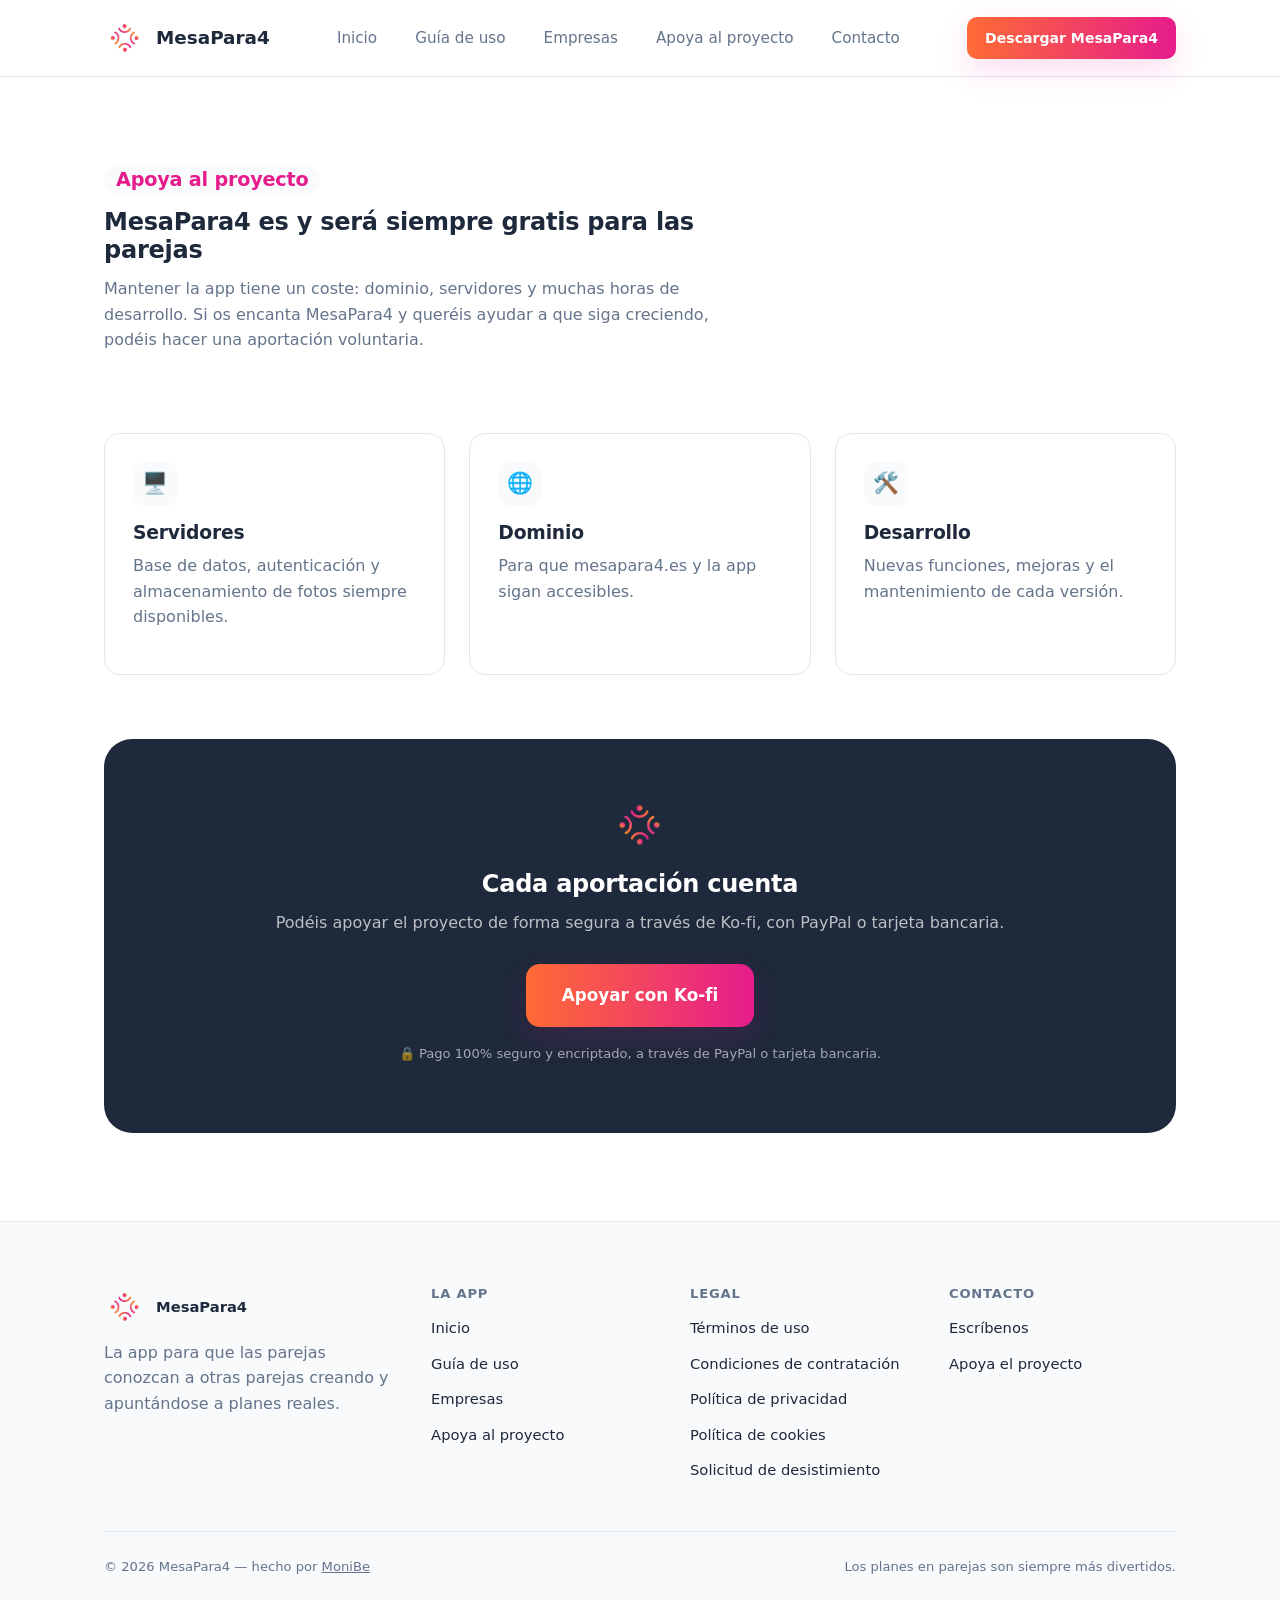
==== aportaciones.html @ 8545ed2f "Commit inicial para la web oficial de la app MesaPara3" ====
<!DOCTYPE html>
<html lang="es">
<head>
  <meta charset="UTF-8">
  <meta name="viewport" content="width=device-width, initial-scale=1.0">
  <title>Apoya al proyecto con donaciones voluntarias · MesaPara4</title>
  <meta name="description" content="MesaPara4 es gratis para las parejas. Ayudadnos a mantener servidores, dominio y desarrollo con una aportación voluntaria.">
  <link rel="stylesheet" href="css/styles.css">
  <link rel="icon" href="assets/favicon.ico">
  
</head>
<body>

  <div id="site-header"></div>

  <main>

  <section style="padding-bottom:40px;">
    <div class="container">
      <div class="section-head left reveal">
        <h1 class="badge">Apoya al proyecto</h1>
        <h2>MesaPara4 es y será siempre gratis para las parejas</h2>
        <p class="text-muted" style="max-width:60ch;">Mantener la app tiene un coste: dominio, servidores y muchas horas de desarrollo. Si os encanta MesaPara4 y queréis ayudar a que siga creciendo, podéis hacer una aportación voluntaria.</p>
      </div>
    </div>
  </section>

  <section style="padding-top:0;">
    <div class="container">
      <div class="grid-3">
        <div class="card reveal">
          <div class="icon-dot">🖥️</div>
          <h3>Servidores</h3>
          <p class="text-muted">Base de datos, autenticación y almacenamiento de fotos siempre disponibles.</p>
        </div>
        <div class="card reveal">
          <div class="icon-dot">🌐</div>
          <h3>Dominio</h3>
          <p class="text-muted">Para que mesapara4.es y la app sigan accesibles.</p>
        </div>
        <div class="card reveal">
          <div class="icon-dot">🛠️</div>
          <h3>Desarrollo</h3>
          <p class="text-muted">Nuevas funciones, mejoras y el mantenimiento de cada versión.</p>
        </div>
      </div>

      <div class="cta-band reveal" style="margin-top:64px;">
        <img src="assets/logo.webp" title="Logo MesaPara4" alt="Logo MesaPara4" class="cta-logo">
        <h2>Cada aportación cuenta</h2>
        <p>Podéis apoyar el proyecto de forma segura a través de Ko-fi, con PayPal o tarjeta bancaria.</p>
        <a 
        href="https://ko-fi.com/D3J825G0X3" 
        target="_blank"
        rel="noopener noreferrer"
        class="btn btn-gradient btn-lg" 
        style="margin-top:12px;"
        >
        Apoyar con Ko-fi
        </a>
        <p class="form-note" style="color:rgba(255,255,255,0.6);margin-top:16px;">🔒 Pago 100% seguro y encriptado, a través de PayPal o tarjeta bancaria.</p>
      </div>
    </div>
  </section>

  </main>
  
   <div id="site-footer"></div>

  <script src="/js/script.js"></script>
</body>
</html>
---- css/styles.css ----
/* =========================================================
   MesaPara4 — Sistema de diseño de la web oficial
   Basado en src/styles/theme.js de la app
   ========================================================= */

@import url('https://api.fontshare.com/v2/css?f[]=chillax@400,500,600,700&f[]=satoshi@400,500,700,900&display=swap');

:root {
  /* --- Paleta (idéntica a theme.js) --- */
  --color-primary: #FF6B35;
  --color-secondary: #E61C8C;
  --color-bg: #FFFFFF;
  --color-surface: #F8FAFC;
  --color-text: #1E293B;
  --color-text-muted: #64748B;
  --color-border: #E2E8F0;
  --color-avatar-bg: #EDF0F5;

  --gradient-brand: linear-gradient(90deg, #FF6B35 0%, #E61C8C 100%);
  --gradient-critico: linear-gradient(90deg, #E61C8C 0%, #000000 100%);
  --gradient-warm-wash: radial-gradient(circle at 15% 15%, rgba(255,107,53,0.10), transparent 45%),
                          radial-gradient(circle at 85% 25%, rgba(230,28,140,0.08), transparent 50%);

  /* --- Tipografía (marca: Chillax + Satoshi) --- */
  --font-display: 'Chillax', 'Satoshi', system-ui, sans-serif;
  --font-body: 'Satoshi', system-ui, -apple-system, sans-serif;

  /* --- Espaciado y forma --- */
  --radius-sm: 10px;
  --radius-md: 16px;
  --radius-lg: 28px;
  --radius-pill: 999px;
  --shadow-soft: 0 4px 20px rgba(30, 41, 59, 0.06);
  --shadow-lift: 0 12px 32px rgba(230, 28, 140, 0.14);
  --container: 1120px;
}

* { box-sizing: border-box; }
html { scroll-behavior: smooth; }

body {
  margin: 0;
  font-family: var(--font-body);
  color: var(--color-text);
  background: var(--color-bg);
  line-height: 1.6;
  -webkit-font-smoothing: antialiased;
}

img { max-width: 100%; display: block; }
a { color: inherit; text-decoration: none; }

h1, h2, h3, h4 {
  font-family: var(--font-display);
  font-weight: 600;
  line-height: 1.15;
  margin: 0 0 .5em;
  letter-spacing: -0.01em;
}
h1 { font-weight: 700; }

p { margin: 0 0 1em; color: var(--color-text); }
.text-muted { color: var(--color-text-muted); }

.container {
  width: 100%;
  max-width: var(--container);
  margin: 0 auto;
  padding: 0 24px;
}

section { padding: 88px 0; }
@media (max-width: 720px) { section { padding: 56px 0; } }
@media (max-width: 480px) {
  section { padding: 40px 0; }
  .container { padding: 0 18px; }
}

/* ---------- Motivo de marca: los 4 puntos de la mesa ---------- */
.mesa-mark {
  display: inline-grid;
  grid-template-columns: repeat(2, 1fr);
  gap: 6px;
  width: 22px;
  height: 22px;
}
.mesa-mark span {
  width: 100%;
  height: 100%;
  border-radius: 50%;
  background: var(--gradient-brand);
}
.mesa-mark span:nth-child(2) { background: var(--color-secondary); opacity: .85; }
.mesa-mark span:nth-child(3) { background: var(--color-primary); opacity: .85; }
.mesa-mark span:nth-child(4) { background: var(--gradient-brand); }

.mesa-divider {
  display: flex;
  gap: 10px;
  align-items: center;
  margin: 0 auto 20px;
  width: fit-content;
}
.mesa-divider span {
  width: 8px; height: 8px; border-radius: 50%;
  background: var(--color-border);
}
.mesa-divider span.on { background: var(--gradient-brand); }

.brand-logo { height: 42px; width: auto; }
.eyebrow-logo { height: 20px; width: auto; }
.cta-logo { height: 60px; width: auto; margin: 0 auto 16px; display: block; }

/* ---------- Header ---------- */
.site-header {
  position: sticky;
  top: 0;
  z-index: 50;
  background: rgba(255,255,255,0.85);
  backdrop-filter: blur(10px);
  border-bottom: 1px solid var(--color-border);
}
.site-header .container {
  display: flex;
  align-items: center;
  justify-content: space-between;
  height: 76px;
}

.site-header .brand {
  text-decoration: none;
  color: inherit;
  transition: color 0.3s ease;
}

.site-header .brand:hover {
  color: var(--color-primary);
}
.brand {
  display: flex;
  align-items: center;
  gap: 10px;
  font-family: var(--font-display);
  font-weight: 700;
  font-size: 1.15rem;
  color: var(--color-text);
}
.main-nav {
  display: flex;
  align-items: center;
  gap: 6px;
}
.main-nav a {
  padding: 10px 16px;
  border-radius: var(--radius-pill);
  font-size: .95rem;
  font-weight: 500;
  color: var(--color-text-muted);
  transition: background .18s ease, color .18s ease;
}
.main-nav a:hover, .main-nav a.active {
  background: var(--color-surface);
  color: var(--color-text);
}
.header-cta { display: flex; align-items: center; gap: 12px; }

.nav-toggle {
  display: none;
  background: none;
  border: none;
  cursor: pointer;
  padding: 8px;
}
.nav-toggle span {
  display: block;
  width: 22px;
  height: 2px;
  background: var(--color-text);
  margin: 5px 0;
  border-radius: 2px;
}

@media (max-width: 420px) {
  .header-cta .btn-gradient.btn-sm { display: none; }
}

@media (max-width: 860px) {
  .main-nav {
    position: fixed;
    top: 76px; left: 0; right: 0;
    background: var(--color-bg);
    border-bottom: 1px solid var(--color-border);
    flex-direction: column;
    align-items: stretch;
    padding: 12px;
    display: none;
    box-shadow: var(--shadow-soft);
  }
  .main-nav.open { display: flex; }
  .main-nav a { padding: 14px 16px; }
  .nav-toggle { display: block; }
}

/* ---------- Botones (estilo BotonGradiente) ---------- */
.btn {
  display: inline-flex;
  align-items: center;
  justify-content: center;
  gap: 8px;
  font-family: var(--font-body);
  font-weight: 700;
  font-size: .98rem;
  padding: 14px 28px;
  border-radius: var(--radius-sm);
  border: none;
  cursor: pointer;
  transition: transform .15s ease, box-shadow .15s ease, opacity .15s ease;
  white-space: nowrap;
}
.btn-gradient {
  background: var(--gradient-brand);
  color: #fff;
  box-shadow: var(--shadow-lift);
}
.btn-gradient:hover { transform: translateY(-2px); opacity: .95; }
.btn-critico {
  background: var(--gradient-critico);
  color: #fff;
}
.btn-outline {
  background: transparent;
  color: var(--color-text);
  border: 1.5px solid var(--color-border);
}
.btn-outline:hover { border-color: var(--color-text-muted); }
.btn-sm { padding: 10px 18px; font-size: .88rem; border-radius: var(--radius-sm); }
.btn-lg { padding: 18px 36px; font-size: 1.05rem; border-radius: 14px; }

/* ---------- Hero ---------- */
.hero {
  padding: 96px 0 72px;
  background: var(--gradient-warm-wash);
  position: relative;
  overflow: hidden;
}
.hero .container {
  display: grid;
  grid-template-columns: 1.1fr .9fr;
  gap: 56px;
  align-items: center;
}
@media (max-width: 900px) {
  .hero .container { grid-template-columns: 1fr; }
}
@media (max-width: 640px) {
  .hero { padding: 48px 0 40px; }
  .hero-actions { flex-direction: column; align-items: stretch; }
  .hero-actions .btn { width: 100%; text-align: center; }
}
.eyebrow {
  display: inline-flex;
  align-items: center;
  gap: 8px;
  background: var(--color-surface);
  border: 1px solid var(--color-border);
  padding: 6px 14px;
  border-radius: var(--radius-pill);
  font-size: .82rem;
  font-weight: 600;
  color: var(--color-text-muted);
  margin-bottom: 20px;
}
.hero h1 { font-size: clamp(2.2rem, 4.4vw, 3.4rem); }
.hero .lede { font-size: 1.15rem; color: var(--color-text-muted); max-width: 46ch; }
.hero-actions { display: flex; gap: 14px; align-items: center; margin-top: 32px; flex-wrap: wrap; }
.store-note { font-size: .82rem; color: var(--color-text-muted); }

/* Mock de teléfono (sin capturas reales todavía) */
.phone-mock {
  justify-self: center;
  width: 260px;
  max-width: 78vw;
  aspect-ratio: 260/540;
  height: auto;
  border-radius: 40px;
  background: var(--color-text);
  padding: 12px;
  box-shadow: 0 30px 60px rgba(30,41,59,0.25);
  position: relative;
}
.phone-mock .screen {
  width: 100%;
  height: 100%;
  border-radius: 28px;
  background: var(--color-bg);
  overflow: hidden;
  display: flex;
  flex-direction: column;
}
.phone-mock .screen-top {
  padding: 20px 18px 14px;
  background: var(--gradient-brand);
  color: #fff;
}
.phone-mock .screen-body { padding: 16px; display: grid; gap: 10px; }
.phone-screenshot {
  width: 100%;
  height: 100%;
  object-fit: cover;
  object-position: top center;
}
.plan-card-mock {
  background: var(--color-surface);
  border-radius: var(--radius-md);
  padding: 14px;
  border: 1px solid var(--color-border);
}
.plan-card-mock .bar { height: 8px; border-radius: 4px; background: var(--color-border); margin-bottom: 6px; }
.plan-card-mock .bar.w60 { width: 60%; }
.plan-card-mock .bar.w40 { width: 40%; background: var(--gradient-brand); height: 6px; }

/* ---------- Tarjetas / grids ---------- */
.grid-3 { display: grid; grid-template-columns: repeat(3, 1fr); gap: 24px; }
.grid-2 { display: grid; grid-template-columns: repeat(2, 1fr); gap: 24px; }
@media (max-width: 820px) { .grid-3, .grid-2 { grid-template-columns: 1fr; } }

.card {
  background: var(--color-bg);
  border: 1px solid var(--color-border);
  border-radius: var(--radius-md);
  padding: 28px;
  transition: transform .18s ease, box-shadow .18s ease;
}
.card:hover { transform: translateY(-4px); box-shadow: var(--shadow-soft); }
.card .icon-dot {
  width: 44px; height: 44px;
  border-radius: 12px;
  background: var(--color-surface);
  display: flex; align-items: center; justify-content: center;
  margin-bottom: 16px;
  font-size: 1.3rem;
}

.section-head { max-width: 640px; margin: 0 auto 48px; text-align: center; }
.section-head.left { margin: 0 0 40px; text-align: left; }

/* ---------- Pasos numerados (cómo funciona) ---------- */
.steps { display: grid; grid-template-columns: repeat(4, 1fr); gap: 20px; counter-reset: step; }
@media (max-width: 900px) { .steps { grid-template-columns: repeat(2, 1fr); } }
@media (max-width: 560px) { .steps { grid-template-columns: 1fr; } }
.step { position: relative; padding-top: 8px; }
.step .num {
  font-family: var(--font-display);
  font-weight: 700;
  font-size: 2rem;
  background: var(--gradient-brand);
  -webkit-background-clip: text;
  background-clip: text;
  color: transparent;
  margin-bottom: 8px;
  display: block;
}

/* ---------- Franja CTA ---------- */
.cta-band {
  background: var(--color-text);
  color: #fff;
  border-radius: var(--radius-lg);
  padding: 56px;
  text-align: center;
}
.cta-band h2 { color: #fff; }
.cta-band p { color: rgba(255,255,255,0.7); }
@media (max-width: 640px) {
  .cta-band { padding: 36px 24px; border-radius: var(--radius-md); }
  .btn-lg { width: 100%; padding: 16px 24px; font-size: 1rem; }
}

/* ---------- Formularios ---------- */
.field { margin-bottom: 20px; }
.field label {
  display: block;
  font-weight: 700;
  font-size: .88rem;
  margin-bottom: 6px;
}
.field input,
.field select,
.field textarea {
  width: 100%;
  font-family: var(--font-body);
  font-size: 1rem;
  padding: 13px 16px;
  border-radius: var(--radius-sm);
  border: 1.5px solid var(--color-border);
  background: var(--color-surface);
  color: var(--color-text);
}
.field input:focus,
.field select:focus,
.field textarea:focus {
  outline: none;
  border-color: var(--color-primary);
  background: #fff;
}
.field textarea { resize: vertical; min-height: 140px; }
.checkbox-field { display: flex; gap: 10px; align-items: flex-start; margin-bottom: 24px; }
.checkbox-field input { width: 18px; height: 18px; margin-top: 3px; flex: none; }
.checkbox-field label { font-weight: 400; font-size: .9rem; color: var(--color-text-muted); }
.form-note { font-size: .82rem; color: var(--color-text-muted); margin-top: 10px; }
.form-honeypot { position: absolute; left: -9999px; width: 1px; height: 1px; overflow: hidden; }
.form-success, .form-error {
  padding: 16px 18px;
  border-radius: var(--radius-sm);
  font-weight: 600;
  margin-bottom: 20px;
  display: none;
}
.form-success { background: #ECFDF5; color: #047857; }
.form-error { background: #FEF2F2; color: #B91C1C; }

/* ---------- Guía de uso: mock de pantallas ---------- */
.screen-guide {
  display: flex;
  align-items: flex-start;
  justify-content: center;
  gap: 40px;
  max-width: 620px;
  margin: 0 auto 56px;
}
.screen-guide-text { max-width: 320px; padding-top: 4px; }
@media (max-width: 780px) {
  .screen-guide { flex-direction: column !important; align-items: center; text-align: center; gap: 20px; }
  .screen-guide-text { max-width: 100%; text-align: left; }
}
.screen-frame {
  width: 200px;
  height: 400px;
  flex: none;
  margin: 0 auto;
  border-radius: 28px;
  background: var(--color-text);
  padding: 10px;
}
.screen-frame .inner {
  width: 100%; height: 100%;
  border-radius: 20px;
  background: var(--color-surface);
  display: flex; align-items: center; justify-content: center;
  color: var(--color-text-muted);
  font-size: .8rem;
  text-align: center;
  padding: 12px;
}
@media (max-width: 480px) {
  .screen-frame { width: 160px; height: 320px; }
}

/* ---------- Empresas: lista de sectores ---------- */
.chip-row { display: flex; flex-wrap: wrap; gap: 10px; margin: 24px 0; }
.chip {
  padding: 8px 16px;
  border-radius: var(--radius-pill);
  background: var(--color-surface);
  border: 1px solid var(--color-border);
  font-size: .88rem;
  font-weight: 500;
}

/* ---------- Insignias ---------- */
.badge-icon {
  width: 64px;
  height: 64px;
  border-radius: 50%;
  display: flex;
  align-items: center;
  justify-content: center;
  font-size: 1.6rem;
  margin-bottom: 16px;
}
.badge-icon.lvl-1 { background: linear-gradient(135deg, #5EEAD4, #2DD4BF); color: #1E293B; }
.badge-icon.lvl-2 { background: linear-gradient(135deg, #FBBF24, #FB923C); color: #1E293B; }
.badge-icon.lvl-3 { background: var(--gradient-brand); color: #fff; }

.badge-card { text-align: left; }
.badge-levels { display: flex; gap: 8px; margin-top: 14px; }
.badge-pip { width: 22px; height: 6px; border-radius: 999px; }
.badge-pip.lvl-1 { background: linear-gradient(90deg, #5EEAD4, #2DD4BF); }
.badge-pip.lvl-2 { background: linear-gradient(90deg, #FBBF24, #FB923C); }
.badge-pip.lvl-3 { background: var(--gradient-brand); }

/* ---------- Legal ---------- */
.legal-content h2 { margin-top: 2em; font-size: 1.3rem; }
.legal-content h3 { font-size: 1.05rem; margin-top: 1.6em; }
.legal-content { max-width: 760px; }
.legal-content ul { padding-left: 1.3em; }
.legal-updated { color: var(--color-text-muted); font-size: .88rem; margin-bottom: 40px; }

/* ---------- Footer ---------- */
.site-footer {
  background: var(--color-surface);
  border-top: 1px solid var(--color-border);
  padding: 64px 0 32px;
}
.footer-grid {
  display: grid;
  grid-template-columns: 1.3fr 1fr 1fr 1fr;
  gap: 32px;
  margin-bottom: 48px;
}
@media (max-width: 780px) { .footer-grid { grid-template-columns: 1fr 1fr; } }
@media (max-width: 480px) { .footer-grid { grid-template-columns: 1fr; gap: 28px; } }
.footer-title {
  font-family: var(--font-display);
  font-weight: 600;
  line-height: 1.15;
  font-size: .82rem;
  text-transform: uppercase;
  letter-spacing: .06em;
  color: var(--color-text-muted);
  margin: 0 0 14px;
}
.footer-grid ul { list-style: none; padding: 0; margin: 0; display: grid; gap: 10px; }
.footer-grid a { color: var(--color-text); font-size: .92rem; }
.footer-grid a:hover { color: var(--color-primary); }
.footer-bottom {
  border-top: 1px solid var(--color-border);
  padding-top: 24px;
  display: flex;
  justify-content: space-between;
  flex-wrap: wrap;
  gap: 12px;
  font-size: .82rem;
  color: var(--color-text-muted);
}
.footer-bottom a {
  text-decoration: underline;
}

/* ---------- Botón "volver arriba" ---------- */
.back-to-top {
  position: fixed;
  right: 24px;
  bottom: 24px;
  width: 48px;
  height: 48px;
  border-radius: 50%;
  border: none;
  background: var(--gradient-brand);
  color: #fff;
  display: flex;
  align-items: center;
  justify-content: center;
  cursor: pointer;
  box-shadow: var(--shadow-lift);
  opacity: 0;
  visibility: hidden;
  transform: translateY(12px);
  transition: opacity .25s ease, transform .25s ease, visibility .25s;
  z-index: 60;
}
.back-to-top.show {
  opacity: 1;
  visibility: visible;
  transform: translateY(0);
}
.back-to-top:hover { transform: translateY(-2px); opacity: .95; }

@media (max-width: 720px) {
  .back-to-top { right: 16px; bottom: 16px; width: 44px; height: 44px; }
}
@media (prefers-reduced-motion: reduce) {
  .back-to-top { transition: opacity .15s ease; }
}

/* ---------- Utilidades ---------- */
.badge {
  display: inline-block;
  padding: 4px 12px;
  border-radius: var(--radius-pill);
  background: var(--color-surface);
  font-size: 1.2rem;
  font-weight: 700;
  color: var(--color-secondary);
  margin-bottom: 14px;
}
.reveal { opacity: 0; transform: translateY(16px); transition: opacity .6s ease, transform .6s ease; }
.reveal.in { opacity: 1; transform: translateY(0); }
@media (prefers-reduced-motion: reduce) {
  .reveal { opacity: 1; transform: none; transition: none; }
}
/* Subraya los enlaces dentro de párrafos, etiquetas y tarjetas */
.card p a,
.checkbox-field label a {
  text-decoration: underline;
}
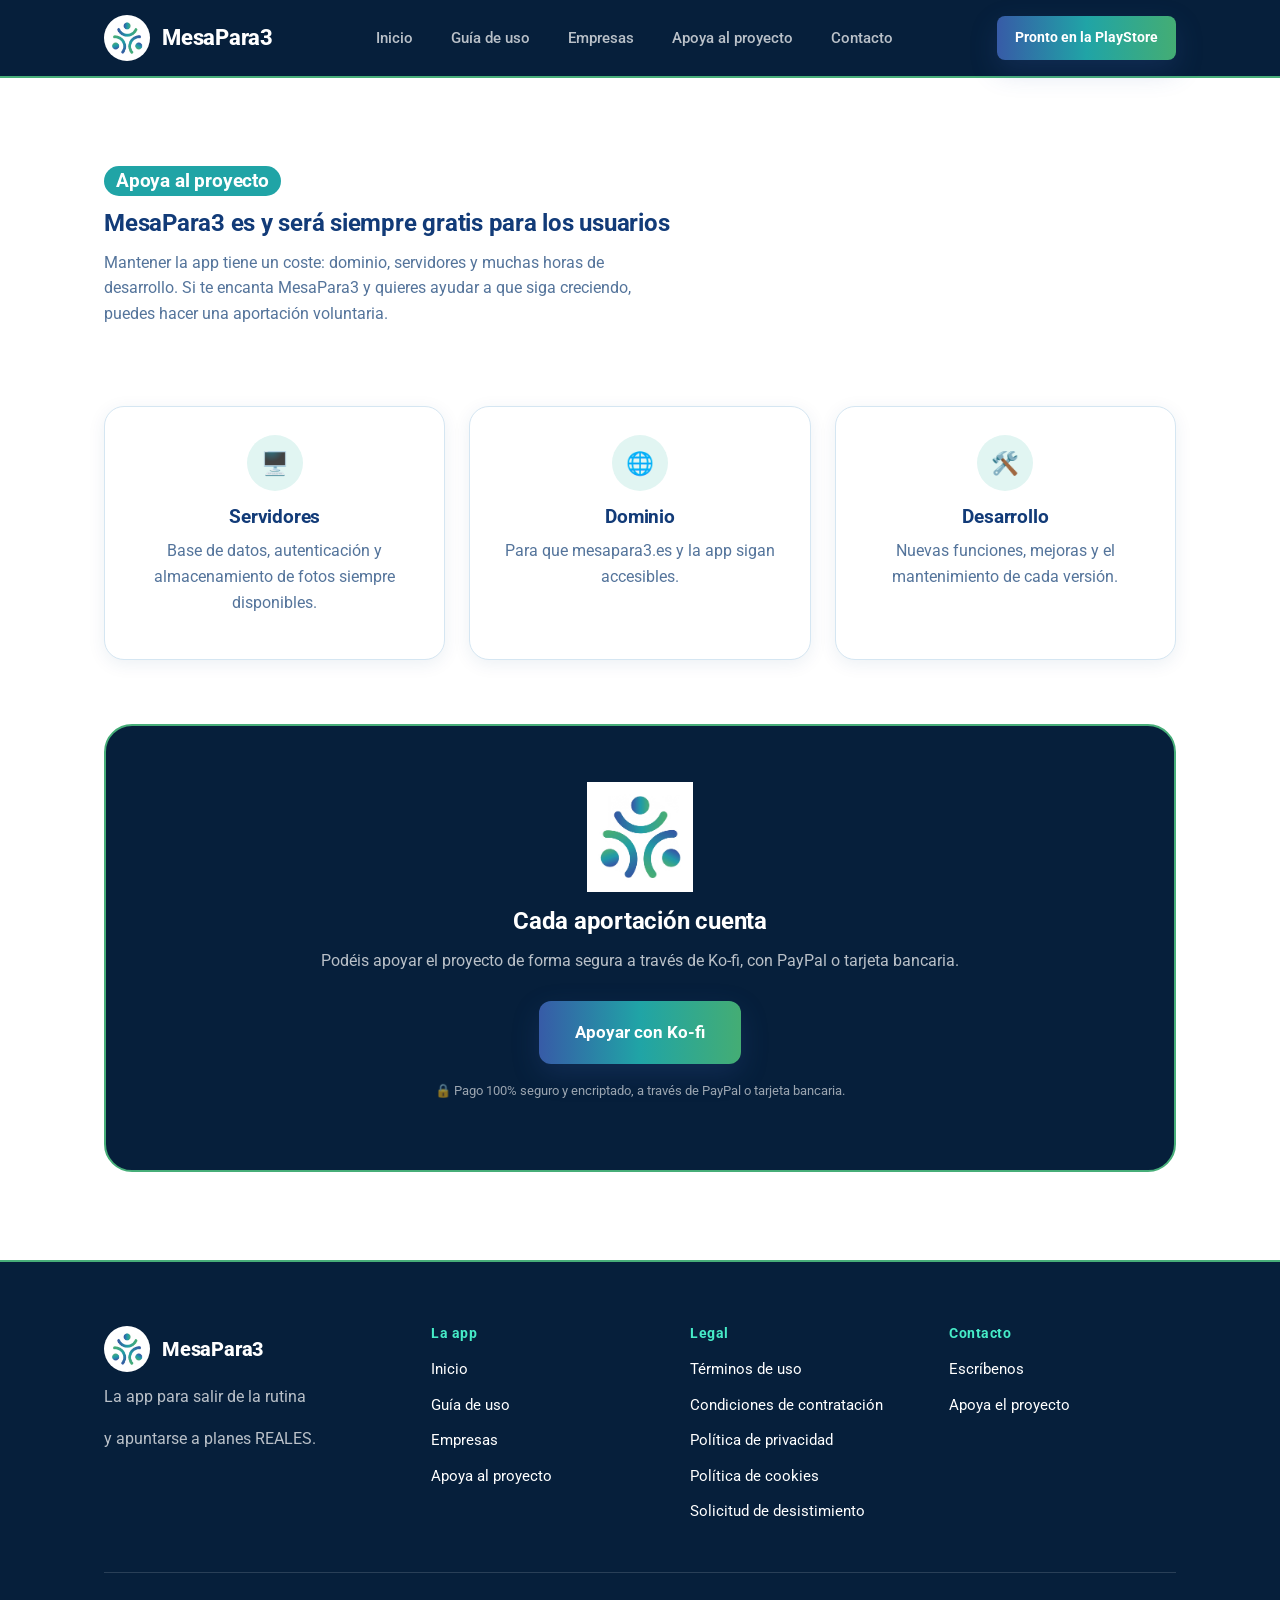
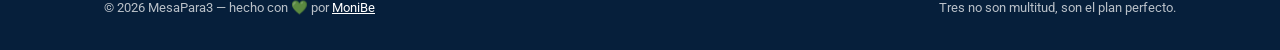
==== commit 306a8355: "Cambiado todo el front para que refleje MP3" ====
--- a/aportaciones.html
+++ b/aportaciones.html
@@ -3,8 +3,8 @@
 <head>
   <meta charset="UTF-8">
   <meta name="viewport" content="width=device-width, initial-scale=1.0">
-  <title>Apoya al proyecto con donaciones voluntarias · MesaPara4</title>
-  <meta name="description" content="MesaPara4 es gratis para las parejas. Ayudadnos a mantener servidores, dominio y desarrollo con una aportación voluntaria.">
+  <title>Apoya al proyecto con donaciones voluntarias · MesaPara3</title>
+  <meta name="description" content="MesaPara3 es gratis para los usuarios. Ayudadnos a mantener servidores, dominio y desarrollo con una aportación voluntaria.">
   <link rel="stylesheet" href="css/styles.css">
   <link rel="icon" href="assets/favicon.ico">
   
@@ -19,8 +19,8 @@
     <div class="container">
       <div class="section-head left reveal">
         <h1 class="badge">Apoya al proyecto</h1>
-        <h2>MesaPara4 es y será siempre gratis para las parejas</h2>
-        <p class="text-muted" style="max-width:60ch;">Mantener la app tiene un coste: dominio, servidores y muchas horas de desarrollo. Si os encanta MesaPara4 y queréis ayudar a que siga creciendo, podéis hacer una aportación voluntaria.</p>
+        <h2>MesaPara3 es y será siempre gratis para los usuarios</h2>
+        <p class="text-muted" style="max-width:60ch;">Mantener la app tiene un coste: dominio, servidores y muchas horas de desarrollo. Si te encanta MesaPara3 y quieres ayudar a que siga creciendo, puedes hacer una aportación voluntaria.</p>
       </div>
     </div>
   </section>
@@ -36,7 +36,7 @@
         <div class="card reveal">
           <div class="icon-dot">🌐</div>
           <h3>Dominio</h3>
-          <p class="text-muted">Para que mesapara4.es y la app sigan accesibles.</p>
+          <p class="text-muted">Para que mesapara3.es y la app sigan accesibles.</p>
         </div>
         <div class="card reveal">
           <div class="icon-dot">🛠️</div>
--- a/css/styles.css
+++ b/css/styles.css
@@ -1,38 +1,49 @@
 /* =========================================================
-   MesaPara4 — Sistema de diseño de la web oficial
-   Basado en src/styles/theme.js de la app
+   MesaPara3 — Sistema de diseño de la web oficial
+   Basado en src/styles/theme.js de la app MesaPara3
+   (cabecera y pie azul marino, degradado azul → turquesa → verde)
    ========================================================= */
 
-@import url('https://api.fontshare.com/v2/css?f[]=chillax@400,500,600,700&f[]=satoshi@400,500,700,900&display=swap');
+@import url('https://fonts.googleapis.com/css2?family=Roboto:wght@400;500;700;800&display=swap');
 
 :root {
   /* --- Paleta (idéntica a theme.js) --- */
-  --color-primary: #FF6B35;
-  --color-secondary: #E61C8C;
+  --color-primary: #20A4A6;        /* turquesa */
+  --color-secondary: #375BA7;      /* azul corporativo */
   --color-bg: #FFFFFF;
-  --color-surface: #F8FAFC;
-  --color-text: #1E293B;
-  --color-text-muted: #64748B;
-  --color-border: #E2E8F0;
-  --color-avatar-bg: #EDF0F5;
-
-  --gradient-brand: linear-gradient(90deg, #FF6B35 0%, #E61C8C 100%);
-  --gradient-critico: linear-gradient(90deg, #E61C8C 0%, #000000 100%);
-  --gradient-warm-wash: radial-gradient(circle at 15% 15%, rgba(255,107,53,0.10), transparent 45%),
-                          radial-gradient(circle at 85% 25%, rgba(230,28,140,0.08), transparent 50%);
-
-  /* --- Tipografía (marca: Chillax + Satoshi) --- */
-  --font-display: 'Chillax', 'Satoshi', system-ui, sans-serif;
-  --font-body: 'Satoshi', system-ui, -apple-system, sans-serif;
+  --color-surface: #F8FAFC;        /* blanco azulado */
+  --color-text: #123B78;           /* azul intenso */
+  --color-text-muted: #54749B;     /* azul suave */
+  --color-border: #D5E6F2;
+  --color-avatar-bg: #E1F5F2;      /* verde agua muy suave */
+
+  --color-bar: #061F3B;            /* barras oscuras (header / footer) */
+  --color-on-bar: #FFFFFF;
+  --color-on-bar-muted: rgba(255, 255, 255, 0.72);
+  --color-azulito: #40D5F1;
+  --color-verde: #47AE79;
+  --color-turquesaclaro: #46ebc7;
+
+  --gradient-brand: linear-gradient(90deg, #375BA7 0%, #20A4A6 50%, #44AD74 100%);
+  --gradient-critico: linear-gradient(90deg, #375BA7 0%, #1E293B 100%);
+  --gradient-disabled: linear-gradient(90deg, #CCCCCC 0%, #AFAFAF 100%);
+  --gradient-wash: radial-gradient(circle at 15% 15%, rgba(32,164,166,0.10), transparent 65%),
+                   radial-gradient(circle at 85% 25%, rgba(55,91,167,0.09), transparent 60%);
+
+  /* --- Tipografía (la de la app: Roboto) --- */
+  --font-display: 'Roboto', system-ui, -apple-system, sans-serif;
+  --font-body: 'Roboto', system-ui, -apple-system, sans-serif;
 
   /* --- Espaciado y forma --- */
-  --radius-sm: 10px;
-  --radius-md: 16px;
+  --radius-sm: 8px;                /* igual que BotonGradiente */
+  --radius-md: 20px;
   --radius-lg: 28px;
   --radius-pill: 999px;
-  --shadow-soft: 0 4px 20px rgba(30, 41, 59, 0.06);
-  --shadow-lift: 0 12px 32px rgba(230, 28, 140, 0.14);
+  --shadow-soft: 0 4px 18px rgba(18, 59, 120, 0.08);
+  --shadow-lift: 0 10px 28px rgba(55, 91, 167, 0.22);
+  --shadow-bar: 0 8px 24px rgba(6, 31, 59, 0.35);
   --container: 1120px;
+  --header-h: 76px;
 }
 
 * { box-sizing: border-box; }
@@ -52,15 +63,30 @@
 
 h1, h2, h3, h4 {
   font-family: var(--font-display);
-  font-weight: 600;
+  font-weight: 700;
   line-height: 1.15;
   margin: 0 0 .5em;
   letter-spacing: -0.01em;
-}
-h1 { font-weight: 700; }
+  color: var(--color-text);
+}
+h1 { font-weight: 800; }
 
 p { margin: 0 0 1em; color: var(--color-text); }
 .text-muted { color: var(--color-text-muted); }
+
+/* Texto con degradado de marca (como "buen plan." en la app) */
+.text-gradient {
+  background: var(--gradient-brand);
+  -webkit-background-clip: text;
+  background-clip: text;
+  color: transparent;
+}
+
+/* Foco visible para teclado */
+:focus-visible {
+  outline: 3px solid var(--color-azulito);
+  outline-offset: 2px;
+}
 
 .container {
   width: 100%;
@@ -76,23 +102,22 @@
   .container { padding: 0 18px; }
 }
 
-/* ---------- Motivo de marca: los 4 puntos de la mesa ---------- */
+/* ---------- Motivo de marca: los 3 puntos de la mesa ---------- */
 .mesa-mark {
-  display: inline-grid;
-  grid-template-columns: repeat(2, 1fr);
-  gap: 6px;
-  width: 22px;
+  display: inline-flex;
+  align-items: center;
+  gap: 5px;
   height: 22px;
 }
 .mesa-mark span {
-  width: 100%;
-  height: 100%;
+  width: 10px;
+  height: 10px;
   border-radius: 50%;
-  background: var(--gradient-brand);
-}
-.mesa-mark span:nth-child(2) { background: var(--color-secondary); opacity: .85; }
-.mesa-mark span:nth-child(3) { background: var(--color-primary); opacity: .85; }
-.mesa-mark span:nth-child(4) { background: var(--gradient-brand); }
+  background: var(--color-secondary);
+}
+.mesa-mark span:nth-child(2) { background: var(--color-primary); }
+.mesa-mark span:nth-child(3) { background: var(--color-verde); }
+.mesa-mark span:nth-child(n+4) { display: none; } /* por si el HTML aún trae 4 puntos */
 
 .mesa-divider {
   display: flex;
@@ -107,44 +132,49 @@
 }
 .mesa-divider span.on { background: var(--gradient-brand); }
 
-.brand-logo { height: 42px; width: auto; }
+.brand-logo {
+  height: 46px;
+  width: 46px;
+  object-fit: contain;
+  border-radius: 50%;
+  background: #fff;           /* el logo va sobre círculo blanco, como en la app */
+  padding: 2px;
+}
 .eyebrow-logo { height: 20px; width: auto; }
-.cta-logo { height: 60px; width: auto; margin: 0 auto 16px; display: block; }
-
-/* ---------- Header ---------- */
+.cta-logo { height: 110px; width: auto; margin: 0 auto 16px; display: block; }
+
+/* ---------- Header (barra azul marino, como la cabecera de la app) ---------- */
 .site-header {
   position: sticky;
   top: 0;
   z-index: 50;
-  background: rgba(255,255,255,0.85);
-  backdrop-filter: blur(10px);
-  border-bottom: 1px solid var(--color-border);
+  background: var(--color-bar);
+  color: var(--color-on-bar);
+  border-bottom: 2px solid var(--color-verde);
 }
 .site-header .container {
   display: flex;
   align-items: center;
   justify-content: space-between;
-  height: 76px;
-}
-
-.site-header .brand {
+  height: var(--header-h);
+}
+
+.brand {
+  display: flex;
+  align-items: center;
+  gap: 12px;
+  font-family: var(--font-display);
+  font-weight: 800;
+  font-size: 1.4rem;
+  letter-spacing: -0.01em;
+  color: var(--color-on-bar);
   text-decoration: none;
-  color: inherit;
-  transition: color 0.3s ease;
-}
-
-.site-header .brand:hover {
-  color: var(--color-primary);
-}
-.brand {
-  display: flex;
-  align-items: center;
-  gap: 10px;
-  font-family: var(--font-display);
-  font-weight: 700;
-  font-size: 1.15rem;
-  color: var(--color-text);
-}
+  transition: opacity .2s ease;
+}
+.site-header .brand:hover { opacity: .85; }
+.brand .num,
+.brand-3 { color: var(--color-verde); }  /* el "3" en verde, como en la app */
+
 .main-nav {
   display: flex;
   align-items: center;
@@ -155,12 +185,13 @@
   border-radius: var(--radius-pill);
   font-size: .95rem;
   font-weight: 500;
-  color: var(--color-text-muted);
+  color: var(--color-on-bar-muted);
   transition: background .18s ease, color .18s ease;
 }
-.main-nav a:hover, .main-nav a.active {
-  background: var(--color-surface);
-  color: var(--color-text);
+.main-nav a:hover,
+.main-nav a.active {
+  background: rgba(255, 255, 255, 0.10);
+  color: var(--color-on-bar);
 }
 .header-cta { display: flex; align-items: center; gap: 12px; }
 
@@ -175,7 +206,7 @@
   display: block;
   width: 22px;
   height: 2px;
-  background: var(--color-text);
+  background: var(--color-on-bar);
   margin: 5px 0;
   border-radius: 2px;
 }
@@ -187,14 +218,14 @@
 @media (max-width: 860px) {
   .main-nav {
     position: fixed;
-    top: 76px; left: 0; right: 0;
-    background: var(--color-bg);
-    border-bottom: 1px solid var(--color-border);
+    top: var(--header-h); left: 0; right: 0;
+    background: var(--color-bar);
+    border-bottom: 2px solid var(--color-verde);
     flex-direction: column;
     align-items: stretch;
     padding: 12px;
     display: none;
-    box-shadow: var(--shadow-soft);
+    box-shadow: var(--shadow-bar);
   }
   .main-nav.open { display: flex; }
   .main-nav a { padding: 14px 16px; }
@@ -209,7 +240,8 @@
   gap: 8px;
   font-family: var(--font-body);
   font-weight: 700;
-  font-size: .98rem;
+  font-size: 1rem;
+  min-height: 50px;
   padding: 14px 28px;
   border-radius: var(--radius-sm);
   border: none;
@@ -222,7 +254,8 @@
   color: #fff;
   box-shadow: var(--shadow-lift);
 }
-.btn-gradient:hover { transform: translateY(-2px); opacity: .95; }
+.btn-gradient:hover { transform: translateY(-2px); opacity: .92; }
+.btn-gradient:active { opacity: .85; transform: none; }  /* como buttonPressed */
 .btn-critico {
   background: var(--gradient-critico);
   color: #fff;
@@ -232,28 +265,43 @@
   color: var(--color-text);
   border: 1.5px solid var(--color-border);
 }
-.btn-outline:hover { border-color: var(--color-text-muted); }
-.btn-sm { padding: 10px 18px; font-size: .88rem; border-radius: var(--radius-sm); }
-.btn-lg { padding: 18px 36px; font-size: 1.05rem; border-radius: 14px; }
+.btn-outline:hover { border-color: var(--color-primary); color: var(--color-secondary); }
+/* Estado deshabilitado: degradado gris pálido */
+.btn[disabled],
+.btn.is-disabled {
+  background: var(--gradient-disabled);
+  color: #fff;
+  box-shadow: none;
+  cursor: not-allowed;
+  opacity: 1;
+  transform: none;
+}
+.btn-sm { padding: 10px 18px; min-height: 42px; font-size: .9rem; border-radius: var(--radius-sm); }
+.btn-lg { padding: 18px 36px; font-size: 1.05rem; border-radius: 12px; }
 
 /* ---------- Hero ---------- */
 .hero {
-  padding: 96px 0 72px;
-  background: var(--gradient-warm-wash);
+  padding: 72px 0 64px;
+  background: var(--color-surface);
   position: relative;
   overflow: hidden;
 }
+/* Panel redondeado claro, como la tarjeta del titular en la app */
 .hero .container {
   display: grid;
   grid-template-columns: 1.1fr .9fr;
   gap: 56px;
   align-items: center;
+  background: var(--color-surface);
+  border-radius: var(--radius-lg);
+  padding: 56px 48px;
 }
 @media (max-width: 900px) {
-  .hero .container { grid-template-columns: 1fr; }
+  .hero .container { grid-template-columns: 1fr; padding: 40px 28px; }
 }
 @media (max-width: 640px) {
-  .hero { padding: 48px 0 40px; }
+  .hero { padding: 32px 0 32px; }
+  .hero .container { padding: 32px 20px; gap: 36px; }
   .hero-actions { flex-direction: column; align-items: stretch; }
   .hero-actions .btn { width: 100%; text-align: center; }
 }
@@ -261,12 +309,12 @@
   display: inline-flex;
   align-items: center;
   gap: 8px;
-  background: var(--color-surface);
+  background: var(--color-bg);
   border: 1px solid var(--color-border);
   padding: 6px 14px;
   border-radius: var(--radius-pill);
   font-size: .82rem;
-  font-weight: 600;
+  font-weight: 500;
   color: var(--color-text-muted);
   margin-bottom: 20px;
 }
@@ -283,9 +331,9 @@
   aspect-ratio: 260/540;
   height: auto;
   border-radius: 40px;
-  background: var(--color-text);
+  background: var(--color-bar);
   padding: 12px;
-  box-shadow: 0 30px 60px rgba(30,41,59,0.25);
+  box-shadow: 0 30px 60px rgba(6, 31, 59, 0.30);
   position: relative;
 }
 .phone-mock .screen {
@@ -299,7 +347,8 @@
 }
 .phone-mock .screen-top {
   padding: 20px 18px 14px;
-  background: var(--gradient-brand);
+  background: var(--color-bar);
+  border-bottom: 2px solid var(--color-verde);
   color: #fff;
 }
 .phone-mock .screen-body { padding: 16px; display: grid; gap: 10px; }
@@ -325,33 +374,41 @@
 @media (max-width: 820px) { .grid-3, .grid-2 { grid-template-columns: 1fr; } }
 
 .card {
-  background: var(--color-bg);
-  border: 1px solid var(--color-border);
+  display: flex;
+  flex-direction: column;
+  align-items: center;
+  text-align: center;
+  background: var(--color-bg, #1e1e2f);
+  border: 1.5px solid var(--color-border);
   border-radius: var(--radius-md);
   padding: 28px;
-  transition: transform .18s ease, box-shadow .18s ease;
-}
-.card:hover { transform: translateY(-4px); box-shadow: var(--shadow-soft); }
+  box-shadow: var(--shadow-soft);
+  transition: transform .18s ease, box-shadow .18s ease, border-color .18s ease;
+}
+
+.card h3 { color: var(--color-text); }
+.card p { color: var(--color-text-muted); }
+/* Icono en círculo verde agua, como los avatares de las tarjetas de la app */
 .card .icon-dot {
-  width: 44px; height: 44px;
-  border-radius: 12px;
-  background: var(--color-surface);
+  width: 56px; height: 56px;
+  border-radius: 50%;
+  background: var(--color-avatar-bg);
   display: flex; align-items: center; justify-content: center;
   margin-bottom: 16px;
-  font-size: 1.3rem;
+  font-size: 1.4rem;
 }
 
 .section-head { max-width: 640px; margin: 0 auto 48px; text-align: center; }
 .section-head.left { margin: 0 0 40px; text-align: left; }
 
 /* ---------- Pasos numerados (cómo funciona) ---------- */
-.steps { display: grid; grid-template-columns: repeat(4, 1fr); gap: 20px; counter-reset: step; }
+.steps { display: grid; grid-template-columns: repeat(3, 1fr); gap: 20px; counter-reset: step; }
 @media (max-width: 900px) { .steps { grid-template-columns: repeat(2, 1fr); } }
 @media (max-width: 560px) { .steps { grid-template-columns: 1fr; } }
 .step { position: relative; padding-top: 8px; }
 .step .num {
   font-family: var(--font-display);
-  font-weight: 700;
+  font-weight: 800;
   font-size: 2rem;
   background: var(--gradient-brand);
   -webkit-background-clip: text;
@@ -361,19 +418,50 @@
   display: block;
 }
 
-/* ---------- Franja CTA ---------- */
+/* ---------- Franja CTA (azul marino, como las barras de la app) ---------- */
 .cta-band {
-  background: var(--color-text);
+  background: var(--color-bar);
   color: #fff;
+  border: 2px solid var(--color-verde);
   border-radius: var(--radius-lg);
   padding: 56px;
   text-align: center;
 }
 .cta-band h2 { color: #fff; }
-.cta-band p { color: rgba(255,255,255,0.7); }
+.cta-band p { color: var(--color-on-bar-muted); }
 @media (max-width: 640px) {
   .cta-band { padding: 36px 24px; border-radius: var(--radius-md); }
   .btn-lg { width: 100%; padding: 16px 24px; font-size: 1rem; }
+}
+
+/* Tarjetas que son enlaces (interactivas) */
+a.card {
+  text-decoration: none;
+  color: inherit;
+  border: 2px solid transparent;
+  transition: all 0.3s ease;
+  position: relative;
+}
+
+/* Efecto hover atractivo solo para las tarjetas que son enlaces */
+a.card:hover {
+  border-color: var(--primary-color, #375BA7); /* El color de acento que uses */
+  transform: translateY(-4px);
+  box-shadow: 0 10px 20px rgba(0, 0, 0, 0.2);
+}
+
+.card-action {
+  display: inline-block;
+  margin-top: 1.2rem;
+  font-weight: 600;
+  font-size: 0.95rem;
+  color: var(--primary-color, #375BA7); /* Color corporativo o de acento */
+  transition: transform 0.2s ease;
+}
+
+/* Pequeño detalle: la flecha se mueve un poquito a la derecha al pasar el ratón */
+a.card:hover .card-action {
+  transform: translateX(4px);
 }
 
 /* ---------- Formularios ---------- */
@@ -381,8 +469,9 @@
 .field label {
   display: block;
   font-weight: 700;
-  font-size: .88rem;
+  font-size: .9rem;
   margin-bottom: 6px;
+  color: var(--color-text);
 }
 .field input,
 .field select,
@@ -401,11 +490,12 @@
 .field textarea:focus {
   outline: none;
   border-color: var(--color-primary);
+  box-shadow: 0 0 0 3px rgba(32, 164, 166, 0.18);
   background: #fff;
 }
 .field textarea { resize: vertical; min-height: 140px; }
 .checkbox-field { display: flex; gap: 10px; align-items: flex-start; margin-bottom: 24px; }
-.checkbox-field input { width: 18px; height: 18px; margin-top: 3px; flex: none; }
+.checkbox-field input { width: 18px; height: 18px; margin-top: 3px; flex: none; accent-color: var(--color-primary); }
 .checkbox-field label { font-weight: 400; font-size: .9rem; color: var(--color-text-muted); }
 .form-note { font-size: .82rem; color: var(--color-text-muted); margin-top: 10px; }
 .form-honeypot { position: absolute; left: -9999px; width: 1px; height: 1px; overflow: hidden; }
@@ -439,7 +529,7 @@
   flex: none;
   margin: 0 auto;
   border-radius: 28px;
-  background: var(--color-text);
+  background: var(--color-bar);
   padding: 10px;
 }
 .screen-frame .inner {
@@ -461,13 +551,14 @@
 .chip {
   padding: 8px 16px;
   border-radius: var(--radius-pill);
-  background: var(--color-surface);
+  background: var(--color-avatar-bg);
   border: 1px solid var(--color-border);
   font-size: .88rem;
   font-weight: 500;
-}
-
-/* ---------- Insignias ---------- */
+  color: var(--color-text);
+}
+
+/* ---------- Insignias (nivel 0 gris → nivel 3 dorado) ---------- */
 .badge-icon {
   width: 64px;
   height: 64px;
@@ -478,16 +569,16 @@
   font-size: 1.6rem;
   margin-bottom: 16px;
 }
-.badge-icon.lvl-1 { background: linear-gradient(135deg, #5EEAD4, #2DD4BF); color: #1E293B; }
-.badge-icon.lvl-2 { background: linear-gradient(135deg, #FBBF24, #FB923C); color: #1E293B; }
-.badge-icon.lvl-3 { background: var(--gradient-brand); color: #fff; }
+.badge-icon.lvl-1 { background: linear-gradient(135deg, #a2eaf7, #00ca92); color: #00ca92; }
+.badge-icon.lvl-2 { background: linear-gradient(135deg, #7ff0f1, #135caf); color: #061f3b; }
+.badge-icon.lvl-3 { background: linear-gradient(135deg, #ebd993, #ffe066); color: #f5a300; }
 
 .badge-card { text-align: left; }
 .badge-levels { display: flex; gap: 8px; margin-top: 14px; }
 .badge-pip { width: 22px; height: 6px; border-radius: 999px; }
-.badge-pip.lvl-1 { background: linear-gradient(90deg, #5EEAD4, #2DD4BF); }
-.badge-pip.lvl-2 { background: linear-gradient(90deg, #FBBF24, #FB923C); }
-.badge-pip.lvl-3 { background: var(--gradient-brand); }
+.badge-pip.lvl-1 { background: linear-gradient(90deg, #40D5F1, #00ca92); }
+.badge-pip.lvl-2 { background: linear-gradient(90deg, #135caf, #061f3b ) }
+.badge-pip.lvl-3 { background: linear-gradient(90deg, #ffe066, #f5a300); }
 
 /* ---------- Legal ---------- */
 .legal-content h2 { margin-top: 2em; font-size: 1.3rem; }
@@ -496,11 +587,15 @@
 .legal-content ul { padding-left: 1.3em; }
 .legal-updated { color: var(--color-text-muted); font-size: .88rem; margin-bottom: 40px; }
 
-/* ---------- Footer ---------- */
+/* ---------- Footer (barra azul marino, como la barra inferior de la app) ---------- */
 .site-footer {
-  background: var(--color-surface);
-  border-top: 1px solid var(--color-border);
+  background: var(--color-bar);
+  color: var(--color-on-bar);
+  border-top: 2px solid var(--color-verde);
   padding: 64px 0 32px;
+}
+.site-footer .brand{
+  color: var(--color-bg);
 }
 .footer-grid {
   display: grid;
@@ -510,32 +605,35 @@
 }
 @media (max-width: 780px) { .footer-grid { grid-template-columns: 1fr 1fr; } }
 @media (max-width: 480px) { .footer-grid { grid-template-columns: 1fr; gap: 28px; } }
+.site-footer .brand { font-size: 1.25rem; }
+.site-footer p { color: var(--color-on-bar-muted); }
 .footer-title {
   font-family: var(--font-display);
-  font-weight: 600;
+  font-weight: 700;
   line-height: 1.15;
-  font-size: .82rem;
-  text-transform: uppercase;
-  letter-spacing: .06em;
-  color: var(--color-text-muted);
+  font-size: .85rem;
+  letter-spacing: .04em;
+  color: var(--color-turquesaclaro);
   margin: 0 0 14px;
 }
 .footer-grid ul { list-style: none; padding: 0; margin: 0; display: grid; gap: 10px; }
-.footer-grid a { color: var(--color-text); font-size: .92rem; }
-.footer-grid a:hover { color: var(--color-primary); }
+.footer-grid a { color: var(--color-on-bar); font-size: .94rem; }
+.footer-grid a:hover { color: var(--color-turquesaclaro); }
 .footer-bottom {
-  border-top: 1px solid var(--color-border);
+  border-top: 1px solid rgba(255, 255, 255, 0.14);
   padding-top: 24px;
   display: flex;
   justify-content: space-between;
   flex-wrap: wrap;
   gap: 12px;
-  font-size: .82rem;
-  color: var(--color-text-muted);
+  font-size: .84rem;
+  color: var(--color-on-bar-muted);
 }
 .footer-bottom a {
   text-decoration: underline;
-}
+  color: var(--color-on-bar);
+}
+.footer-bottom a:hover { color: var(--color-turquesaclaro); }
 
 /* ---------- Botón "volver arriba" ---------- */
 .back-to-top {
@@ -545,14 +643,14 @@
   width: 48px;
   height: 48px;
   border-radius: 50%;
-  border: none;
-  background: var(--gradient-brand);
+  border: 2px solid var(--color-verde);
+  background: var(--color-bar);
   color: #fff;
   display: flex;
   align-items: center;
   justify-content: center;
   cursor: pointer;
-  box-shadow: var(--shadow-lift);
+  box-shadow: var(--shadow-bar);
   opacity: 0;
   visibility: hidden;
   transform: translateY(12px);
@@ -564,7 +662,7 @@
   visibility: visible;
   transform: translateY(0);
 }
-.back-to-top:hover { transform: translateY(-2px); opacity: .95; }
+.back-to-top:hover { transform: translateY(-2px); opacity: .92; }
 
 @media (max-width: 720px) {
   .back-to-top { right: 16px; bottom: 16px; width: 44px; height: 44px; }
@@ -578,10 +676,10 @@
   display: inline-block;
   padding: 4px 12px;
   border-radius: var(--radius-pill);
-  background: var(--color-surface);
+  background: var(--color-primary);
   font-size: 1.2rem;
   font-weight: 700;
-  color: var(--color-secondary);
+  color: var(--color-bg);
   margin-bottom: 14px;
 }
 .reveal { opacity: 0; transform: translateY(16px); transition: opacity .6s ease, transform .6s ease; }
@@ -593,4 +691,5 @@
 .card p a,
 .checkbox-field label a {
   text-decoration: underline;
+  color: var(--color-secondary);
 }
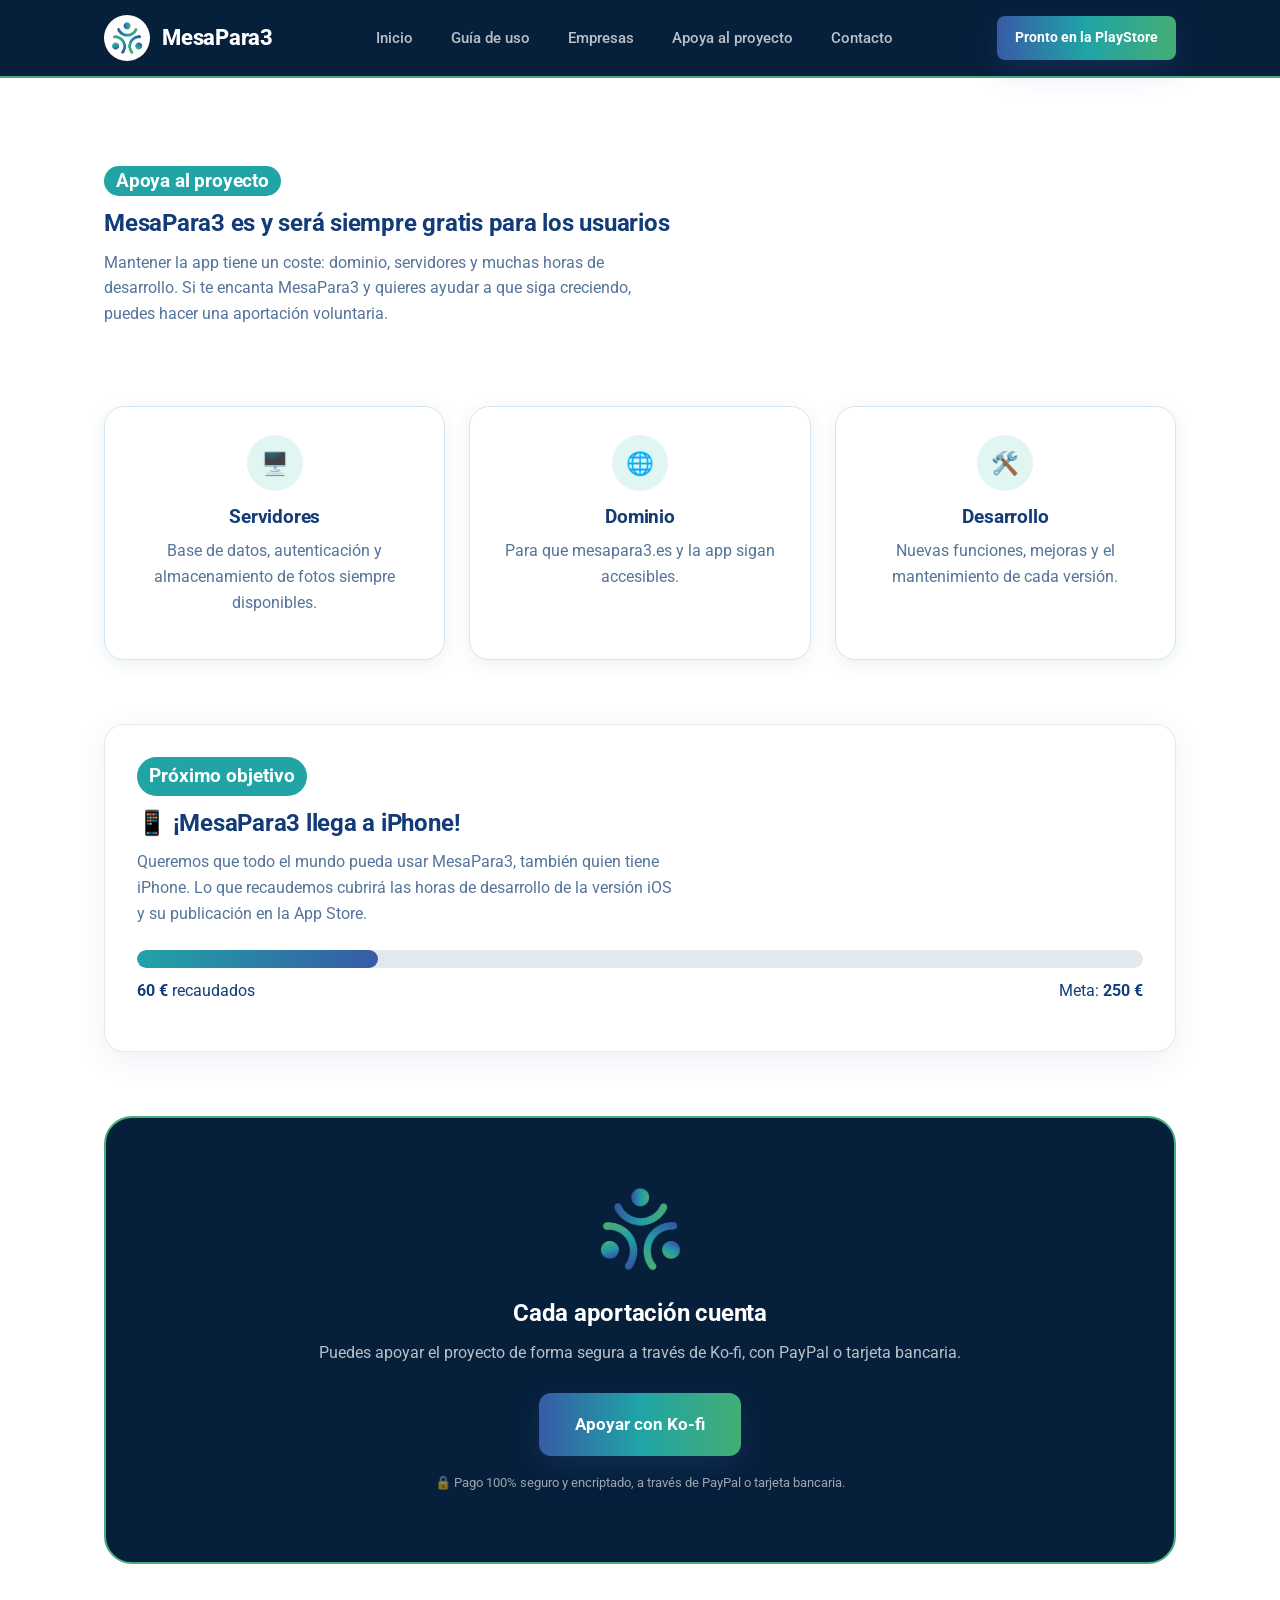
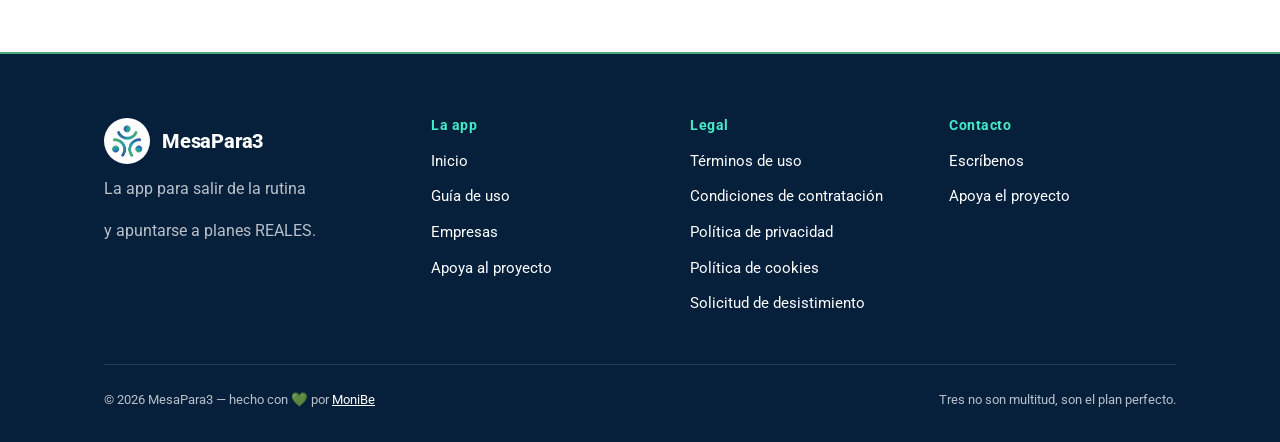
==== commit ac82416b: "Añadido el enlace correcto de ko-fi y una barra de progreso de las donaciones en Aportaciones" ====
--- a/aportaciones.html
+++ b/aportaciones.html
@@ -45,12 +45,35 @@
         </div>
       </div>
 
+      <div class="goal-card reveal" style="margin-top:64px;">
+        <span class="badge">Próximo objetivo</span>
+        <h2>📱 ¡MesaPara3 llega a iPhone!</h2>
+        <p class="text-muted" style="max-width:60ch;">
+          Queremos que todo el mundo pueda usar MesaPara3, también quien tiene iPhone.
+          Lo que recaudemos cubrirá las horas de desarrollo de la versión iOS y su
+          publicación en la App Store.
+        </p>
+
+        <div class="goal-progress"
+            role="progressbar"
+            aria-valuemin="0" aria-valuemax="250" aria-valuenow="60"
+            aria-label="Progreso de la recaudación para la versión de iPhone">
+          <div class="goal-progress-fill"></div>
+        </div>
+
+        <div class="goal-numbers">
+          <span><strong id="goal-raised">60 €</strong> recaudados</span>
+          <span>Meta: <strong>250 €</strong></span>
+        </div>
+        <p class="goal-note" id="goal-note"></p>
+      </div>
+
       <div class="cta-band reveal" style="margin-top:64px;">
-        <img src="assets/logo.webp" title="Logo MesaPara4" alt="Logo MesaPara4" class="cta-logo">
+        <img src="assets/logo.png" title="Logo MesaPara3" alt="Logo MesaPara3" class="cta-logo">
         <h2>Cada aportación cuenta</h2>
-        <p>Podéis apoyar el proyecto de forma segura a través de Ko-fi, con PayPal o tarjeta bancaria.</p>
+        <p>Puedes apoyar el proyecto de forma segura a través de Ko-fi, con PayPal o tarjeta bancaria.</p>
         <a 
-        href="https://ko-fi.com/D3J825G0X3" 
+        href="https://ko-fi.com/mesapara3" 
         target="_blank"
         rel="noopener noreferrer"
         class="btn btn-gradient btn-lg" 
--- a/css/styles.css
+++ b/css/styles.css
@@ -558,6 +558,46 @@
   color: var(--color-text);
 }
 
+/* ---------- Barra de progreso de aportaciones ----------- */
+.goal-card {
+  background: #fff;
+  border: 1px solid rgba(18, 59, 120, 0.1);
+  border-radius: 20px;
+  padding: 32px;
+  box-shadow: 0 8px 30px rgba(18, 59, 120, 0.08);
+}
+.goal-progress {
+  height: 18px;
+  background: #E2E8F0;
+  border-radius: 999px;
+  overflow: hidden;
+  margin-top: 24px;
+}
+.goal-progress-fill {
+  height: 100%;
+  width: var(--pct, 24%);
+  min-width: 18px;                 /* que se vea siempre, aunque el % sea pequeño */
+  border-radius: 999px;
+  background: linear-gradient(90deg, #20A4A6, #375BA7);
+  animation: goal-fill 1.2s cubic-bezier(.22, 1, .36, 1) both;
+}
+@keyframes goal-fill {
+  from { width: 0; }
+}
+@media (prefers-reduced-motion: reduce) {
+  .goal-progress-fill { animation: none; }
+}
+.goal-numbers {
+  display: flex;
+  justify-content: space-between;
+  margin-top: 10px;
+  color: #123B78;
+}
+.goal-note { margin-top: 12px; color: #475569; font-size: .95rem; }
+@media (prefers-reduced-motion: reduce) {
+  .goal-progress-fill { transition: none; }
+}
+
 /* ---------- Insignias (nivel 0 gris → nivel 3 dorado) ---------- */
 .badge-icon {
   width: 64px;
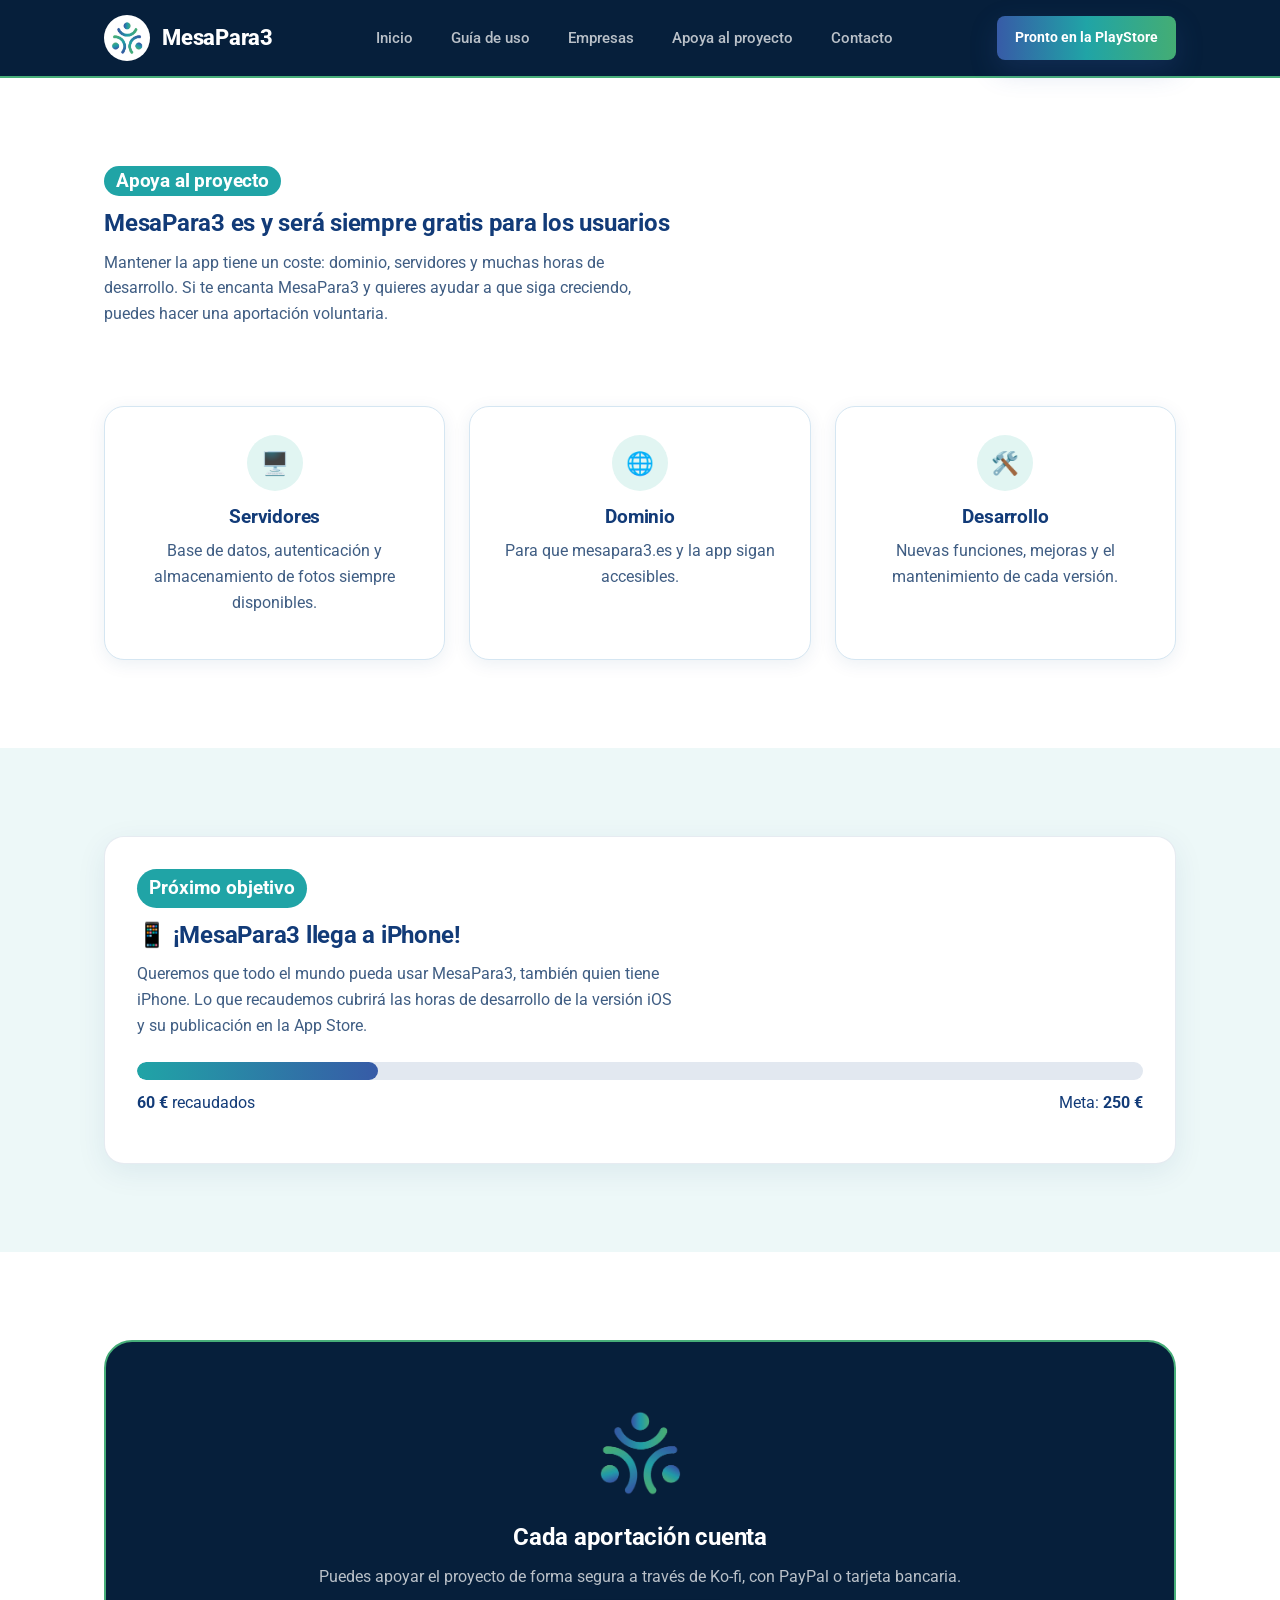
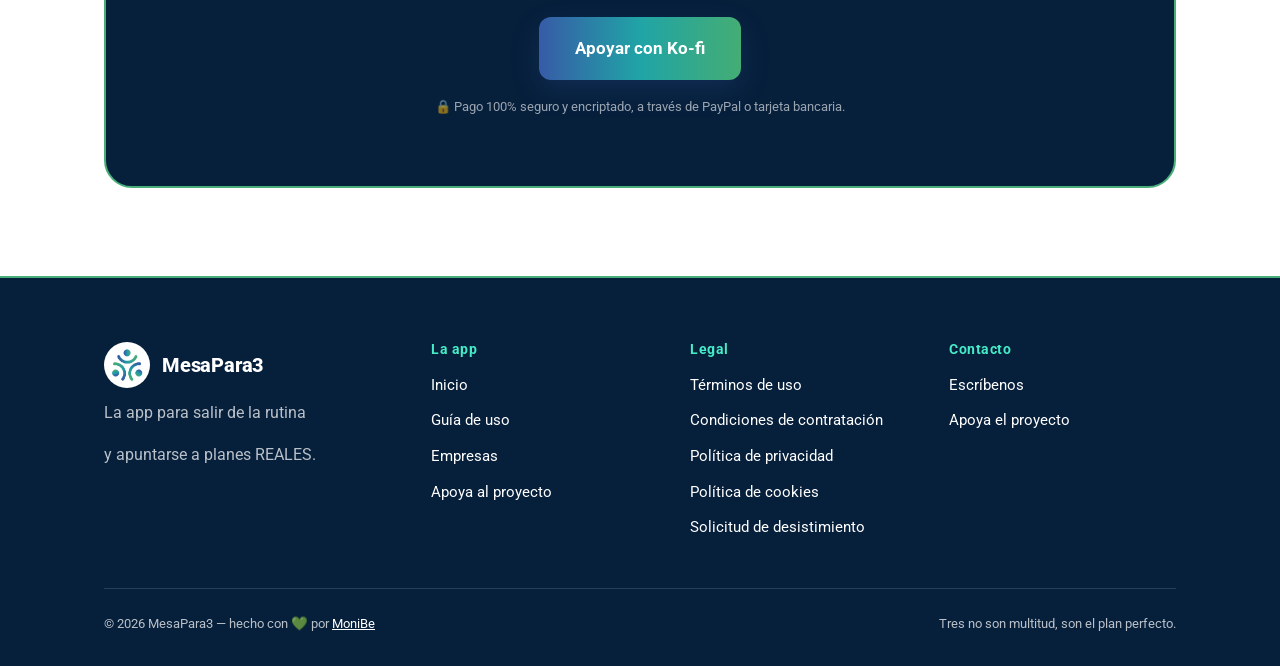
==== commit 8282fc11: "Modificado index y aportaciones, con la barra de progreso del objetivo económico a lograr. Modificad" ====
--- a/aportaciones.html
+++ b/aportaciones.html
@@ -25,6 +25,7 @@
     </div>
   </section>
 
+    <!-- 1) Tarjetas Servidores / Dominio / Desarrollo -->
   <section style="padding-top:0;">
     <div class="container">
       <div class="grid-3">
@@ -44,8 +45,13 @@
           <p class="text-muted">Nuevas funciones, mejoras y el mantenimiento de cada versión.</p>
         </div>
       </div>
+    </div>
+  </section>
 
-      <div class="goal-card reveal" style="margin-top:64px;">
+  <!-- 2) Próximo objetivo (fondo menta) -->
+  <section class="section-tint">
+    <div class="container">
+      <div class="goal-card reveal">
         <span class="badge">Próximo objetivo</span>
         <h2>📱 ¡MesaPara3 llega a iPhone!</h2>
         <p class="text-muted" style="max-width:60ch;">
@@ -67,25 +73,31 @@
         </div>
         <p class="goal-note" id="goal-note"></p>
       </div>
+    </div>
+  </section>
 
-      <div class="cta-band reveal" style="margin-top:64px;">
+  <!-- 3) Cada aportación cuenta -->
+  <section>
+    <div class="container">
+      <div class="cta-band reveal">
         <img src="assets/logo.png" title="Logo MesaPara3" alt="Logo MesaPara3" class="cta-logo">
         <h2>Cada aportación cuenta</h2>
         <p>Puedes apoyar el proyecto de forma segura a través de Ko-fi, con PayPal o tarjeta bancaria.</p>
-        <a 
-        href="https://ko-fi.com/mesapara3" 
-        target="_blank"
-        rel="noopener noreferrer"
-        class="btn btn-gradient btn-lg" 
-        style="margin-top:12px;"
+        <a
+          href="https://ko-fi.com/mesapara3"
+          target="_blank"
+          rel="noopener noreferrer"
+          class="btn btn-gradient btn-lg"
+          style="margin-top:12px;"
         >
-        Apoyar con Ko-fi
+          Apoyar con Ko-fi
         </a>
         <p class="form-note" style="color:rgba(255,255,255,0.6);margin-top:16px;">🔒 Pago 100% seguro y encriptado, a través de PayPal o tarjeta bancaria.</p>
       </div>
     </div>
   </section>
 
+  
   </main>
   
    <div id="site-footer"></div>
--- a/css/styles.css
+++ b/css/styles.css
@@ -13,7 +13,7 @@
   --color-bg: #FFFFFF;
   --color-surface: #F8FAFC;        /* blanco azulado */
   --color-text: #123B78;           /* azul intenso */
-  --color-text-muted: #54749B;     /* azul suave */
+  --color-text-muted: #3f5d83;     /* azul suave */
   --color-border: #D5E6F2;
   --color-avatar-bg: #E1F5F2;      /* verde agua muy suave */
 
@@ -23,6 +23,7 @@
   --color-azulito: #40D5F1;
   --color-verde: #47AE79;
   --color-turquesaclaro: #46ebc7;
+  --color-mint: #EDF8F8;
 
   --gradient-brand: linear-gradient(90deg, #375BA7 0%, #20A4A6 50%, #44AD74 100%);
   --gradient-critico: linear-gradient(90deg, #375BA7 0%, #1E293B 100%);
@@ -282,7 +283,7 @@
 /* ---------- Hero ---------- */
 .hero {
   padding: 72px 0 64px;
-  background: var(--color-surface);
+  background: var(--color-mint);
   position: relative;
   overflow: hidden;
 }
@@ -292,7 +293,7 @@
   grid-template-columns: 1.1fr .9fr;
   gap: 56px;
   align-items: center;
-  background: var(--color-surface);
+  background: transparent;
   border-radius: var(--radius-lg);
   padding: 56px 48px;
 }
@@ -400,6 +401,11 @@
 
 .section-head { max-width: 640px; margin: 0 auto 48px; text-align: center; }
 .section-head.left { margin: 0 0 40px; text-align: left; }
+
+/* ---------- Secciones con fondo de color mint ----------*/
+.section-tint{
+  background: var(--color-mint);
+}
 
 /* ---------- Pasos numerados (cómo funciona) ---------- */
 .steps { display: grid; grid-template-columns: repeat(3, 1fr); gap: 20px; counter-reset: step; }
@@ -683,8 +689,8 @@
   width: 48px;
   height: 48px;
   border-radius: 50%;
-  border: 2px solid var(--color-verde);
-  background: var(--color-bar);
+  border: 2px solid var(--color-bar);
+  background: var(--gradient-brand);
   color: #fff;
   display: flex;
   align-items: center;
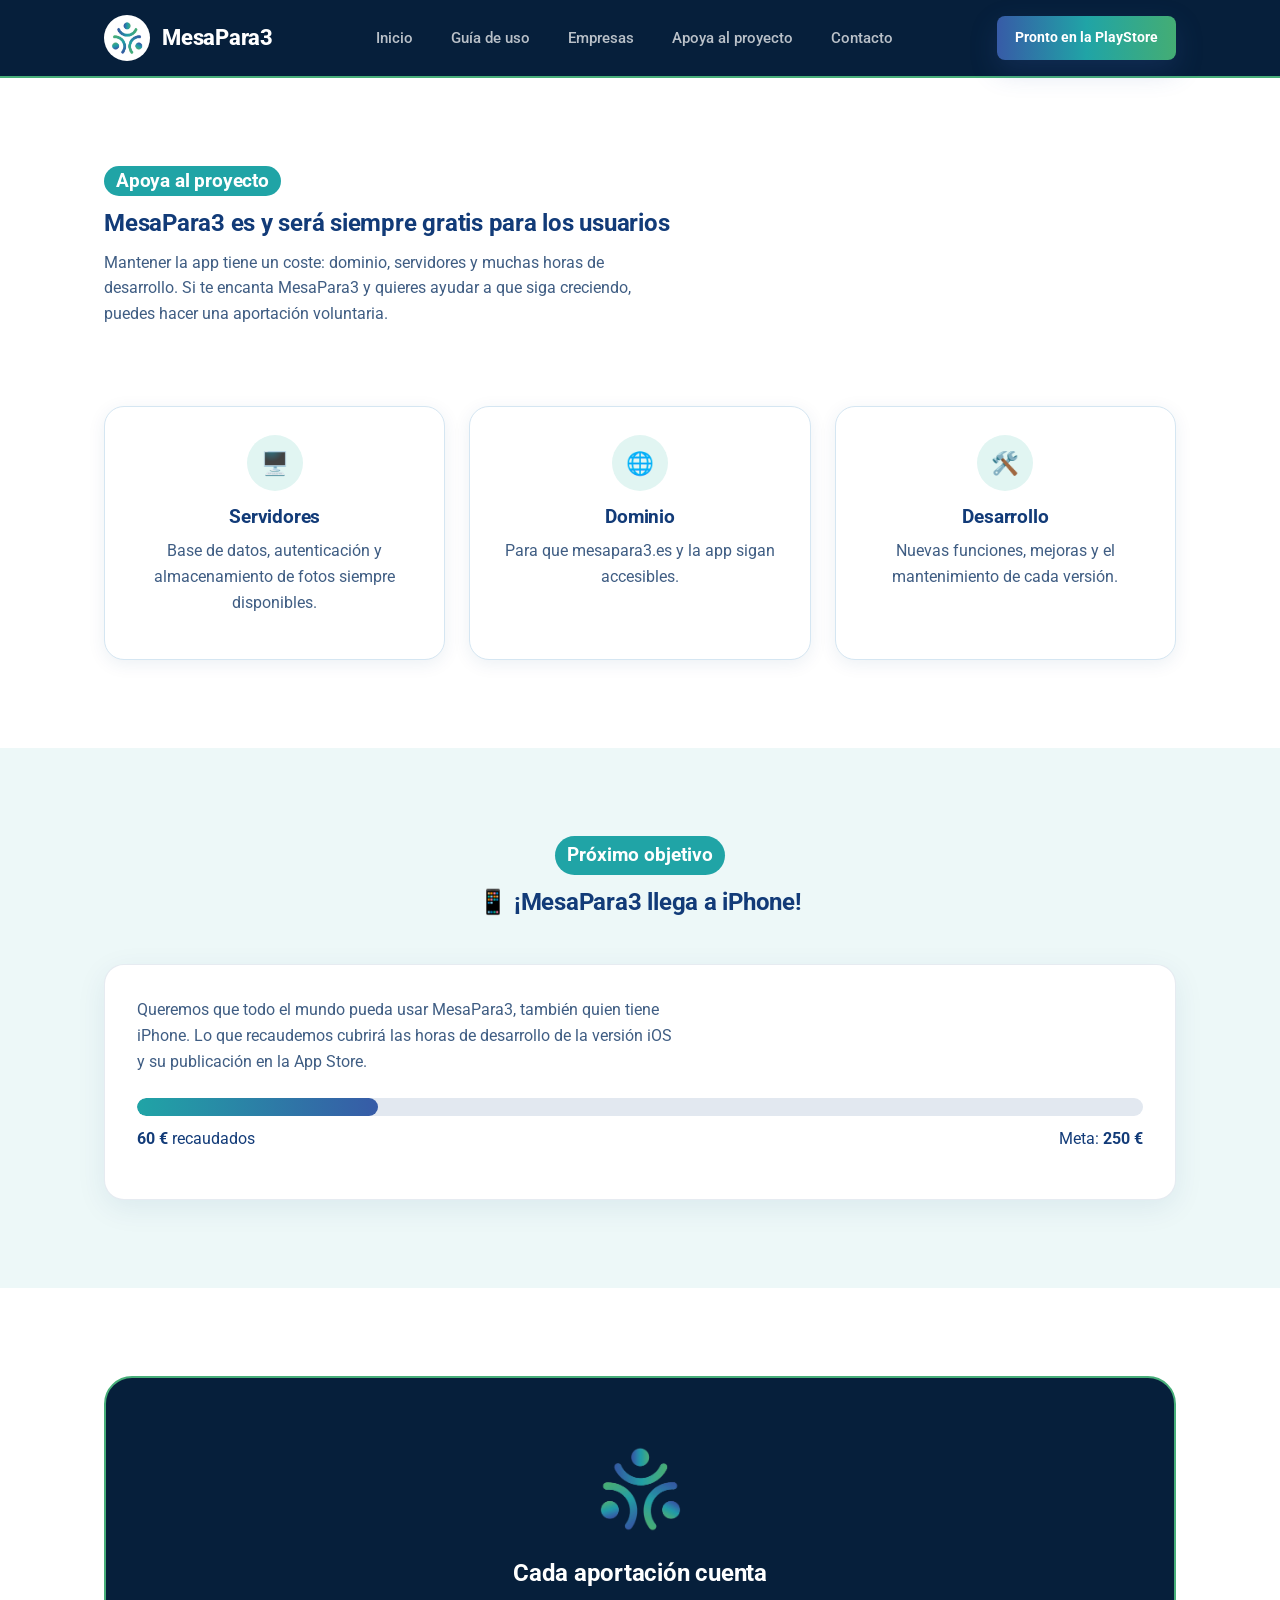
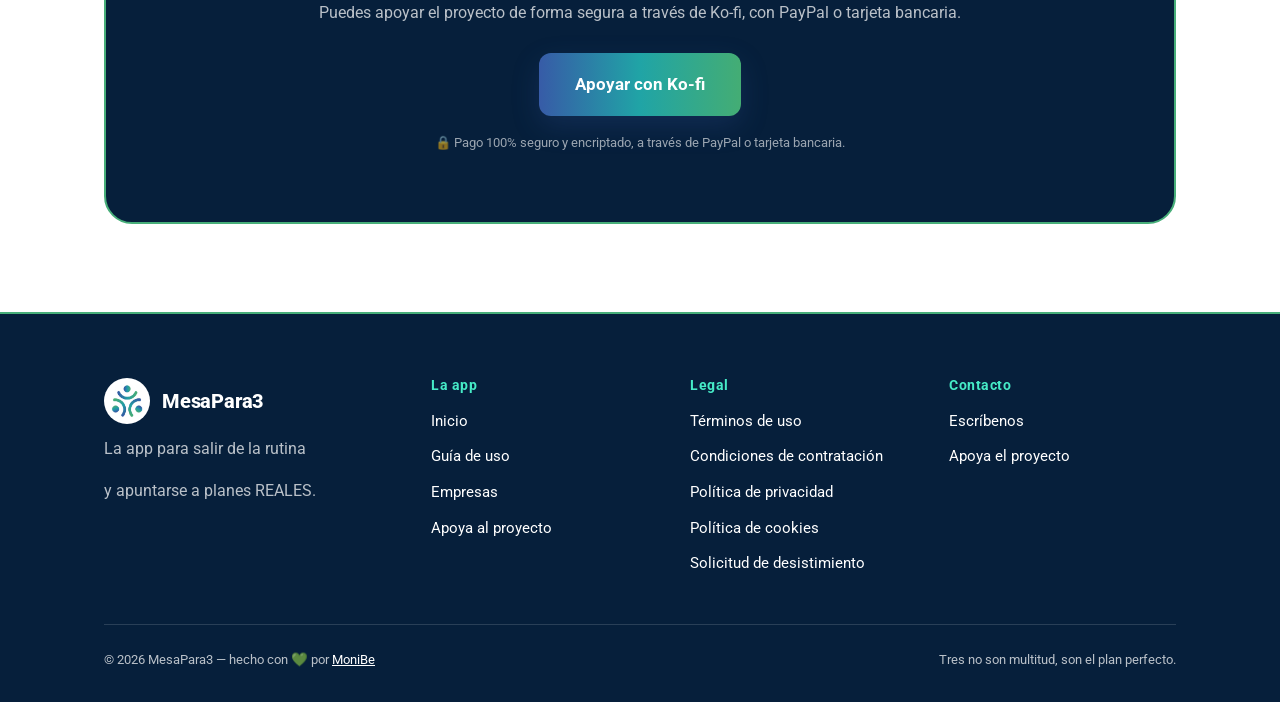
==== commit c22e7c22: "Eliminado el input de captura de pantalla en el formulario porque se gestiona con el Pro de Web3Form" ====
--- a/aportaciones.html
+++ b/aportaciones.html
@@ -51,9 +51,12 @@
   <!-- 2) Próximo objetivo (fondo menta) -->
   <section class="section-tint">
     <div class="container">
-      <div class="goal-card reveal">
+      <div class="section-head reveal">
         <span class="badge">Próximo objetivo</span>
         <h2>📱 ¡MesaPara3 llega a iPhone!</h2>
+      </div>
+      
+      <div class="goal-card reveal">
         <p class="text-muted" style="max-width:60ch;">
           Queremos que todo el mundo pueda usar MesaPara3, también quien tiene iPhone.
           Lo que recaudemos cubrirá las horas de desarrollo de la versión iOS y su
--- a/css/styles.css
+++ b/css/styles.css
@@ -515,6 +515,17 @@
 .form-success { background: #ECFDF5; color: #047857; }
 .form-error { background: #FEF2F2; color: #B91C1C; }
 
+.field-error {
+  display: none;
+  margin-top: .35rem;
+  font-size: .875rem;
+  color: #d93025; /* cámbialo por el rojo de tu paleta */
+}
+
+.is-invalid {
+  border-color: #d93025;
+}
+
 /* ---------- Guía de uso: mock de pantallas ---------- */
 .screen-guide {
   display: flex;
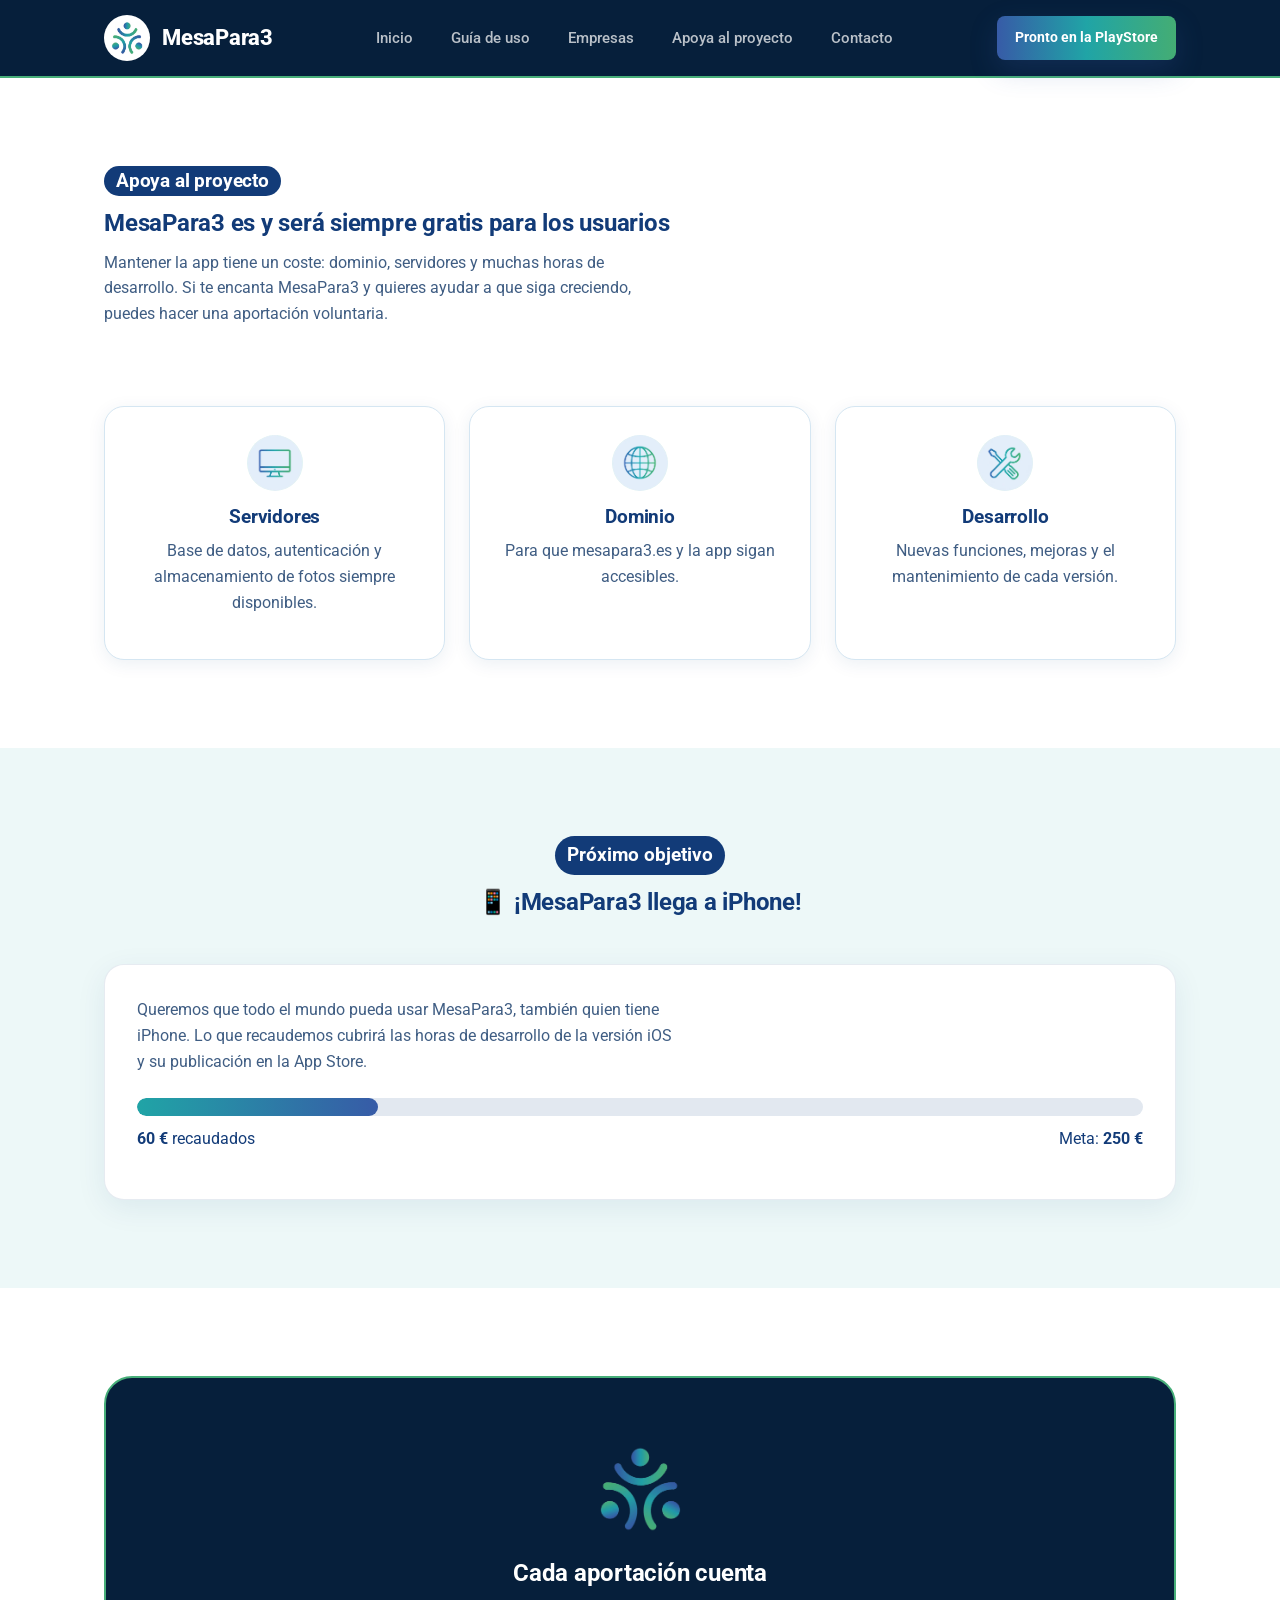
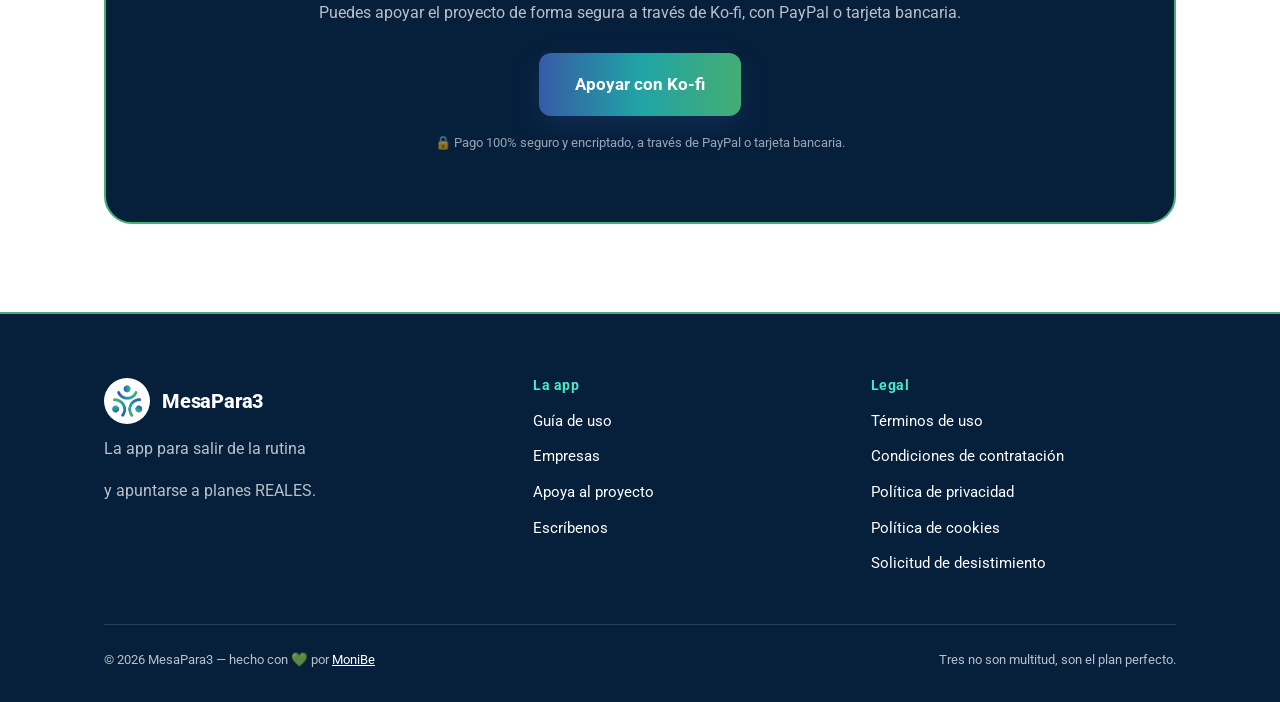
==== commit 45fa9858: "cambiados los iconos por imagenes corporativas en la pagina aportaciones" ====
--- a/aportaciones.html
+++ b/aportaciones.html
@@ -30,17 +30,17 @@
     <div class="container">
       <div class="grid-3">
         <div class="card reveal">
-          <div class="icon-dot">🖥️</div>
+          <img src="/assets/servidores.webp" alt="Comunidad de confianza" class="icon-dot">
           <h3>Servidores</h3>
           <p class="text-muted">Base de datos, autenticación y almacenamiento de fotos siempre disponibles.</p>
         </div>
         <div class="card reveal">
-          <div class="icon-dot">🌐</div>
+          <img src="/assets/dominio.webp" alt="Comunidad de confianza" class="icon-dot">
           <h3>Dominio</h3>
           <p class="text-muted">Para que mesapara3.es y la app sigan accesibles.</p>
         </div>
         <div class="card reveal">
-          <div class="icon-dot">🛠️</div>
+          <img src="/assets/desarrollo.webp" alt="Comunidad de confianza" class="icon-dot">
           <h3>Desarrollo</h3>
           <p class="text-muted">Nuevas funciones, mejoras y el mantenimiento de cada versión.</p>
         </div>
--- a/css/styles.css
+++ b/css/styles.css
@@ -287,44 +287,149 @@
   position: relative;
   overflow: hidden;
 }
-/* Panel redondeado claro, como la tarjeta del titular en la app */
+
+/* Escritorio: a la izquierda texto + botón + fotos + fila Propón/Conecta/Queda; a la derecha el móvil */
 .hero .container {
   display: grid;
-  grid-template-columns: 1.1fr .9fr;
-  gap: 56px;
+  grid-template-columns: minmax(0, 1.4fr) minmax(0, .8fr) auto;
+  grid-template-areas:
+    "copy  photos phone"
+    "steps steps  phone";
+  column-gap: 40px;
+  row-gap: 32px;
   align-items: center;
   background: transparent;
   border-radius: var(--radius-lg);
   padding: 56px 48px;
 }
+
+.hero-copy   { grid-area: copy; text-align: left; }
+.hero-photos { grid-area: photos; }
+.hero-steps  { grid-area: steps; }
+.hero .phone-mock { grid-area: phone; }
+
+/* Titular grande */
+.hero h1 {
+  font-size: clamp(2.8rem, 5vw, 4.4rem);
+  line-height: 1.05;
+  margin: 0 0 .4em;
+  text-wrap: balance;
+}
+/* "comparte" en turquesa con subrayado curvo */
+.hero h1 .accent {
+  position: relative;
+  display: inline-block;
+  color: var(--color-primary);
+}
+.hero h1 .accent::after {
+  content: "";
+  position: absolute;
+  left: -2%;
+  right: -2%;
+  bottom: -.22em;
+  height: .3em;
+  /* trazo en arco (∩) que se afina en los extremos, como en el diseño */
+  background: #6fdcd2;   /* turquesa claro del diseño */
+  -webkit-mask: url("data:image/svg+xml,%3Csvg xmlns='http://www.w3.org/2000/svg' viewBox='0 0 100 12' preserveAspectRatio='none'%3E%3Cpath d='M1 11 Q50 -1 99 11 Q50 4 1 11 Z'/%3E%3C/svg%3E") center / 100% 100% no-repeat;
+          mask: url("data:image/svg+xml,%3Csvg xmlns='http://www.w3.org/2000/svg' viewBox='0 0 100 12' preserveAspectRatio='none'%3E%3Cpath d='M1 11 Q50 -1 99 11 Q50 4 1 11 Z'/%3E%3C/svg%3E") center / 100% 100% no-repeat;
+}
+.hero .lede {
+  font-size: 1.2rem;
+  color: var(--color-text-muted);
+  max-width: 34ch;
+  margin: 0 0 24px;
+}
+.hero .lede strong { color: var(--color-text); }
+
+.hero-actions {
+  display: flex;
+  flex-direction: column;
+  align-items: flex-start;
+  gap: 8px;
+}
+.store-note { font-size: .82rem; color: var(--color-text-muted); margin: 0; }
+
+/* Fotos inclinadas y solapadas (bolos, almuerzo, juegos) */
+.hero-photos {
+  position: relative;
+  width: 100%;
+  aspect-ratio: 1 / 1.45;
+}
+.hero-photos img {
+  position: absolute;
+  width: 72%;
+  height: auto;            /* anula el height="" del HTML, que las estiraba */
+  aspect-ratio: 1 / 1;     /* cuadradas */
+  object-fit: cover;
+  background: #fff;
+  border: 4px solid #fff;
+  border-radius: 14px;
+  box-shadow: 0 8px 22px rgba(6, 31, 59, .22);
+}
+.hero-photos .p1 { top: 0;   right: 0;   transform: rotate(8deg);  z-index: 1; }
+.hero-photos .p2 { top: 25%; right: 22%; transform: rotate(-6deg); z-index: 2; }
+.hero-photos .p3 { top: 50%; right: 4%;  transform: rotate(7deg);  z-index: 3; }
+
+/* Fila Propón · Conecta · Queda (con tus imágenes) */
+.hero-steps {
+  display: flex;
+  list-style: none;
+  padding: 0;
+  margin: 0;
+  font-weight: 700;
+  color: var(--color-text);
+}
+.hero-steps li {
+  flex: 1;
+  display: flex;
+  flex-direction: column;
+  align-items: center;
+  gap: 8px;
+}
+.hero-steps li + li { border-left: 2px solid var(--color-border); }
+.hero-steps img {
+  width: 72px;
+  height: 72px;
+  object-fit: contain;
+}
+
+/* Móvil: titular a todo el ancho; debajo texto+botón a la izquierda y fotos a la derecha */
 @media (max-width: 900px) {
-  .hero .container { grid-template-columns: 1fr; padding: 40px 28px; }
+  .hero .container {
+    grid-template-columns: minmax(0, 1.2fr) minmax(0, .8fr);
+    grid-template-areas:
+      "title   title"
+      "lede    photos"
+      "actions photos"
+      "steps   steps"
+      "phone   phone";
+    column-gap: 12px;
+    row-gap: 16px;
+    padding: 40px 28px;
+  }
+  .hero-copy { display: contents; }
+  .hero h1 { grid-area: title; font-size: clamp(2.2rem, 10vw, 3.4rem); margin: 0; }
+  .hero .lede { grid-area: lede; font-size: 1.05rem; margin: 0; align-self: end; }
+  .hero-actions { grid-area: actions; align-items: center; align-self: start; }
+  .hero-steps { margin-top: 8px; }
 }
 @media (max-width: 640px) {
-  .hero { padding: 32px 0 32px; }
-  .hero .container { padding: 32px 20px; gap: 36px; }
-  .hero-actions { flex-direction: column; align-items: stretch; }
-  .hero-actions .btn { width: 100%; text-align: center; }
-}
-.eyebrow {
-  display: inline-flex;
-  align-items: center;
-  gap: 8px;
-  background: var(--color-bg);
-  border: 1px solid var(--color-border);
-  padding: 6px 14px;
-  border-radius: var(--radius-pill);
-  font-size: .82rem;
-  font-weight: 500;
-  color: var(--color-text-muted);
-  margin-bottom: 20px;
-}
-.hero h1 { font-size: clamp(2.2rem, 4.4vw, 3.4rem); }
-.hero .lede { font-size: 1.15rem; color: var(--color-text-muted); max-width: 46ch; }
-.hero-actions { display: flex; gap: 14px; align-items: center; margin-top: 32px; flex-wrap: wrap; }
-.store-note { font-size: .82rem; color: var(--color-text-muted); }
-
-/* Mock de teléfono (sin capturas reales todavía) */
+  .hero { padding: 20px 0 32px 0; }
+  .hero h1 { padding-bottom: 30px;}
+  .lede { text-align: center;}
+  .hero .container { padding: 28px 20px; row-gap: 14px; }
+  .hero-actions .btn {
+    width: 100%;
+    padding: 14px 16px;
+    font-size: .95rem;
+    white-space: normal;
+    text-align: center;
+  }
+  .store-note { text-align: center; }
+  .hero-steps img { width: 64px; height: 64px; }
+}
+
+/* Mock de teléfono */
 .phone-mock {
   justify-self: center;
   width: 260px;
@@ -336,6 +441,7 @@
   padding: 12px;
   box-shadow: 0 30px 60px rgba(6, 31, 59, 0.30);
   position: relative;
+  margin-top: 35px;
 }
 .phone-mock .screen {
   width: 100%;
@@ -373,6 +479,8 @@
 .grid-3 { display: grid; grid-template-columns: repeat(3, 1fr); gap: 24px; }
 .grid-2 { display: grid; grid-template-columns: repeat(2, 1fr); gap: 24px; }
 @media (max-width: 820px) { .grid-3, .grid-2 { grid-template-columns: 1fr; } }
+/* Contacto: en móvil, la tarjeta "Antes de escribir" va antes del formulario */
+@media (max-width: 820px) { .contact-grid > .card { order: -1; } }
 
 .card {
   display: flex;
@@ -401,6 +509,11 @@
 
 .section-head { max-width: 640px; margin: 0 auto 48px; text-align: center; }
 .section-head.left { margin: 0 0 40px; text-align: left; }
+/* Cabeceras de sección con menos aire (guía de uso) */
+.section-head.section-head-tight { margin-bottom: 0; }
+.section-head.section-head-tight p:last-child { margin-bottom: 0; }
+.section-head.section-head-compact { margin-bottom: 20px; }
+.section-head.section-head-compact h2 { margin-bottom: 0; }
 
 /* ---------- Secciones con fondo de color mint ----------*/
 .section-tint{
@@ -424,6 +537,54 @@
   display: block;
 }
 
+    /* Botón de la sección "Cómo funciona" */
+    .section-action { text-align: center; margin-top: 40px; }
+
+    /* Sección Para empresas */
+    .biz-grid {
+      display: grid;
+      grid-template-columns: 1fr 1fr;
+      gap: 48px;
+      align-items: center;
+    }
+    .section-biz .container { text-align: center; }
+    .biz-copy, .growth-chart { text-align: left; }
+    .biz-copy h2 { margin-bottom: 16px; }
+    .biz-copy .btn { margin-top: 24px; }
+
+    .growth-chart { width: 100%; }
+    .growth-chart svg { width: 80%; height: auto; display: block; }
+    .growth-chart .axis { stroke: currentColor; opacity: .25; stroke-width: 1; }
+    .growth-chart .grid { stroke: currentColor; opacity: .1; stroke-width: 1; }
+    .growth-chart .tick { fill: currentColor; opacity: .6; font-size: 12px; font-family: inherit; }
+    .growth-chart .line-base { fill: none; stroke: currentColor; opacity: .35; stroke-width: 3; stroke-dasharray: 6 6; stroke-linecap: round; }
+    .growth-chart .line-up { fill: none; stroke: var(--primary, #375BA7); stroke-width: 4; stroke-linecap: round; stroke-linejoin: round; }
+    .growth-chart .area-up { fill: var(--primary, #375BA7); opacity: .12; }
+    .growth-chart .dot-up { fill: var(--primary, #375BA7); }
+    .growth-chart .label { fill: currentColor; font-size: 13px; font-weight: 600; font-family: inherit; }
+    .growth-chart .label-up { fill: var(--primary, #375BA7); }
+    .chart-caption { font-size: .85rem; margin-top: 8px; }
+
+    /* Sección Nuestro próximo objetivo */
+    .goal-card .btn { margin-top: 28px; }
+
+    @media (max-width: 800px) {
+      .biz-grid { grid-template-columns: 1fr; gap: 32px; }
+
+      /* Para empresas: todo centrado en móvil */
+      .biz-copy, .growth-chart { text-align: center; }
+      .biz-copy .btn { margin-top: 0; }
+
+      /* Gráfico a todo el ancho, centrado y con textos algo mayores */
+      .growth-chart svg { width: 100%; max-width: 560px; margin: 0 auto; overflow: visible; }
+      .growth-chart .tick { font-size: 13px; }
+      .growth-chart .label { font-size: 14px; }
+    }
+    @media (max-width: 480px) {
+      /* Aprovecha un poco más el ancho de la pantalla */
+      .growth-chart { width: calc(100% + 12px); margin-left: -6px; }
+    }
+
 /* ---------- Franja CTA (azul marino, como las barras de la app) ---------- */
 .cta-band {
   background: var(--color-bar);
@@ -537,8 +698,8 @@
 }
 .screen-guide-text { max-width: 320px; padding-top: 4px; }
 @media (max-width: 780px) {
-  .screen-guide { flex-direction: column !important; align-items: center; text-align: center; gap: 20px; }
-  .screen-guide-text { max-width: 100%; text-align: left; }
+  .screen-guide { flex-direction: column-reverse !important; align-items: center; text-align: center; gap: 20px; }
+  .screen-guide-text { max-width: 100%; text-align: center; }
 }
 .screen-frame {
   width: 200px;
@@ -561,6 +722,99 @@
 }
 @media (max-width: 480px) {
   .screen-frame { width: 160px; height: 320px; }
+}
+
+/* ---------- Guía de uso: slider de pantallas ---------- */
+.screen-frame .screen-img {
+  display: block;
+  width: 100%;
+  height: 100%;
+  object-fit: cover;
+  object-position: top center;
+  border-radius: 20px;
+}
+.screens-slider { max-width: 760px; margin: 0 auto; }
+.slider-viewport { position: relative; }
+.slider-track {
+  display: flex;
+  overflow-x: auto;
+  scroll-snap-type: x mandatory;
+  overscroll-behavior-x: contain;
+  -webkit-overflow-scrolling: touch;
+  scrollbar-width: none;
+  padding: 8px 0;
+  cursor: grab;
+}
+.slider-track::-webkit-scrollbar { display: none; }
+.slider-track.is-dragging {
+  cursor: grabbing;
+  scroll-snap-type: none;   /* si no, el snap "devuelve" el scroll mientras arrastras */
+  user-select: none;
+  -webkit-user-select: none;
+}
+.slide {
+  flex: 0 0 100%;
+  scroll-snap-align: center;
+  scroll-snap-stop: always;
+  display: flex;
+  align-items: center;
+  justify-content: center;
+  gap: 40px;
+  padding: 0 72px;
+}
+.slide .screen-guide-text { max-width: 300px; }
+
+.slider-btn {
+  position: absolute;
+  top: 50%;
+  transform: translateY(-50%);
+  z-index: 2;
+  width: 46px;
+  height: 46px;
+  border-radius: 50%;
+  border: 1.5px solid var(--color-border);
+  background: #fff;
+  color: var(--color-secondary);
+  display: flex;
+  align-items: center;
+  justify-content: center;
+  cursor: pointer;
+  box-shadow: var(--shadow-soft);
+  transition: opacity .15s ease, border-color .15s ease;
+}
+.slider-btn.prev { left: 0; }
+.slider-btn.next { right: 0; }
+.slider-btn:hover:not(:disabled) { border-color: var(--color-primary); }
+.slider-btn:disabled { opacity: .35; cursor: default; }
+
+.slider-dots {
+  display: flex;
+  justify-content: center;
+  flex-wrap: wrap;
+  gap: 10px;
+  margin-top: 20px;
+}
+.slider-dot {
+  position: relative;
+  width: 10px;
+  height: 10px;
+  padding: 0;
+  border: 0;
+  border-radius: 999px;
+  background: var(--color-border);
+  cursor: pointer;
+  transition: width .25s ease, background .25s ease;
+}
+.slider-dot::after { content: ""; position: absolute; inset: -8px; }   /* zona de toque más grande */
+.slider-dot.is-active { width: 28px; background: var(--gradient-brand); }
+
+@media (max-width: 780px) {
+  .slide { flex-direction: column-reverse; gap: 20px; padding: 0 46px; text-align: center; }
+  .slide .screen-guide-text { max-width: 100%; }
+  .slider-btn { width: 38px; height: 38px; }
+}
+@media (prefers-reduced-motion: reduce) {
+  .slider-dot { transition: none; }
 }
 
 /* ---------- Empresas: lista de sectores ---------- */
@@ -637,6 +891,53 @@
 .badge-pip.lvl-2 { background: linear-gradient(90deg, #135caf, #061f3b ) }
 .badge-pip.lvl-3 { background: linear-gradient(90deg, #ffe066, #f5a300); }
 
+/* ---------- Insignias en carrusel horizontal ---------- */
+.grid-3.badge-grid {
+  display: flex;                      /* anula el grid de 3 columnas */
+  gap: 16px;
+  overflow-x: auto;
+  scroll-snap-type: x mandatory;
+  scroll-padding-inline: 4px;
+  overscroll-behavior-x: contain;
+  -webkit-overflow-scrolling: touch;
+  padding: 6px 4px 18px;              /* hueco para que no se recorte la sombra */
+  scrollbar-width: thin;
+  scrollbar-color: var(--color-primary) var(--color-border);
+}
+.badge-grid::-webkit-scrollbar { height: 8px; }
+.badge-grid::-webkit-scrollbar-track { background: var(--color-border); border-radius: 999px; }
+.badge-grid::-webkit-scrollbar-thumb { background: var(--color-primary); border-radius: 999px; }
+
+.badge-grid .badge-card {
+  flex: 0 0 210px;                    /* ancho fijo: se ve asomar la siguiente */
+  scroll-snap-align: start;
+  padding: 20px 18px;
+  /* las tarjetas fuera de pantalla no deben esperar al efecto .reveal */
+  opacity: 1;
+  transform: none;
+}
+.badge-grid .badge-icon { width: 56px; height: 56px; margin-bottom: 12px; }
+.badge-grid .badge-card h3 { font-size: 1.05rem; }
+.badge-grid .badge-card p  { font-size: .9rem; margin-bottom: 0; text-align: center;}
+.badge-grid .badge-levels  { margin-top: auto; padding-top: 14px; }  /* pips siempre abajo */
+
+.badge-grid {
+  cursor: grab;
+  user-select: none;
+  -webkit-user-select: none;
+}
+.badge-grid img { pointer-events: none; -webkit-user-drag: none; }
+
+.badge-grid.is-dragging {
+  cursor: grabbing;
+  scroll-snap-type: none;   /* si no, el snap "devuelve" el scroll mientras arrastras */
+}
+
+@media (max-width: 480px) {
+  .badge-grid .badge-card { flex-basis: 180px; }
+}
+
+
 /* ---------- Legal ---------- */
 .legal-content h2 { margin-top: 2em; font-size: 1.3rem; }
 .legal-content h3 { font-size: 1.05rem; margin-top: 1.6em; }
@@ -656,12 +957,28 @@
 }
 .footer-grid {
   display: grid;
-  grid-template-columns: 1.3fr 1fr 1fr 1fr;
+  grid-template-columns: 1.3fr 1fr 1fr;
   gap: 32px;
   margin-bottom: 48px;
 }
+
+
 @media (max-width: 780px) { .footer-grid { grid-template-columns: 1fr 1fr; } }
 @media (max-width: 480px) { .footer-grid { grid-template-columns: 1fr; gap: 28px; } }
+@media (max-width: 480px) {
+  .footer-brand {
+    text-align: center;
+  }
+
+  .footer-brand .brand {
+    justify-content: center; /* tu .brand es display:flex, así que centra logo + nombre */
+  }
+
+  .footer-brand .text-muted {
+    margin-left: auto;   /* los párrafos tienen max-width: 32ch, */
+    margin-right: auto;  /* así que hay que centrar también la caja */
+  }
+}
 .site-footer .brand { font-size: 1.25rem; }
 .site-footer p { color: var(--color-on-bar-muted); }
 .footer-title {
@@ -733,7 +1050,7 @@
   display: inline-block;
   padding: 4px 12px;
   border-radius: var(--radius-pill);
-  background: var(--color-primary);
+  background: var(--color-text);
   font-size: 1.2rem;
   font-weight: 700;
   color: var(--color-bg);
